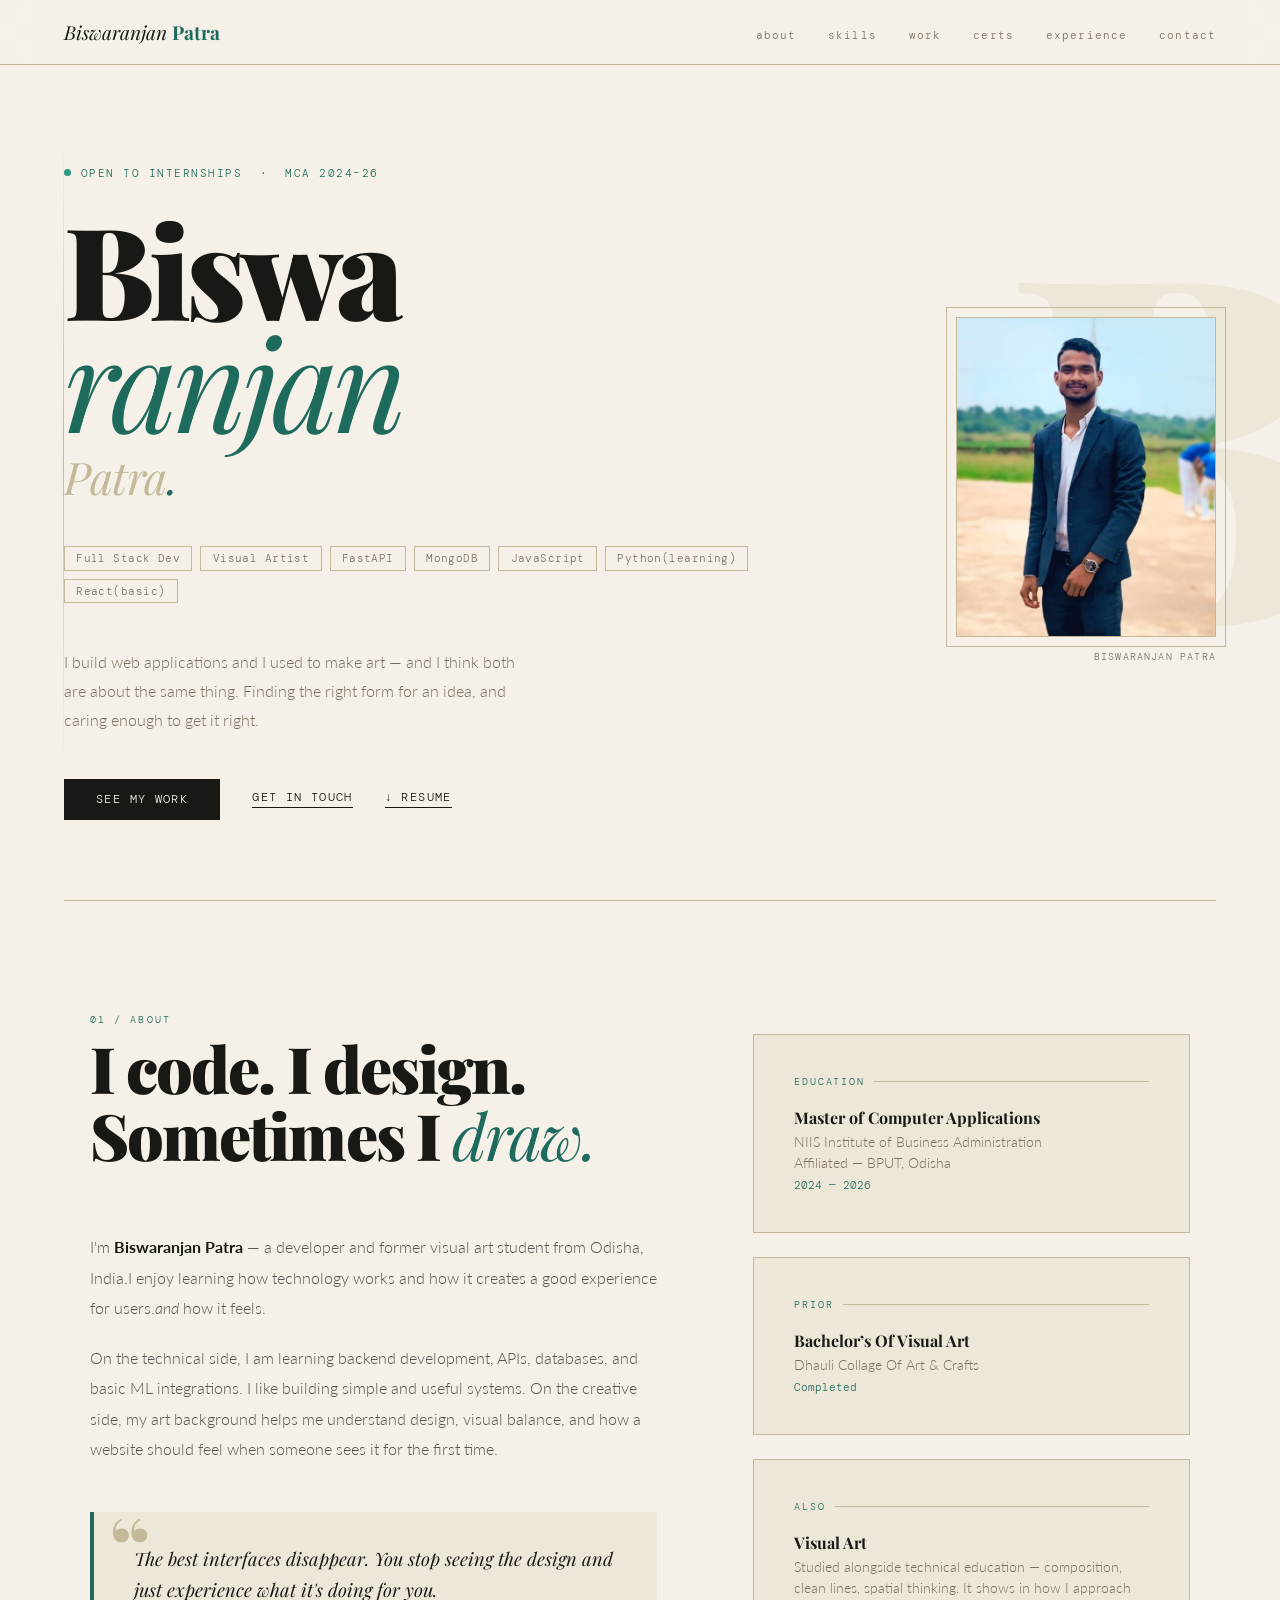
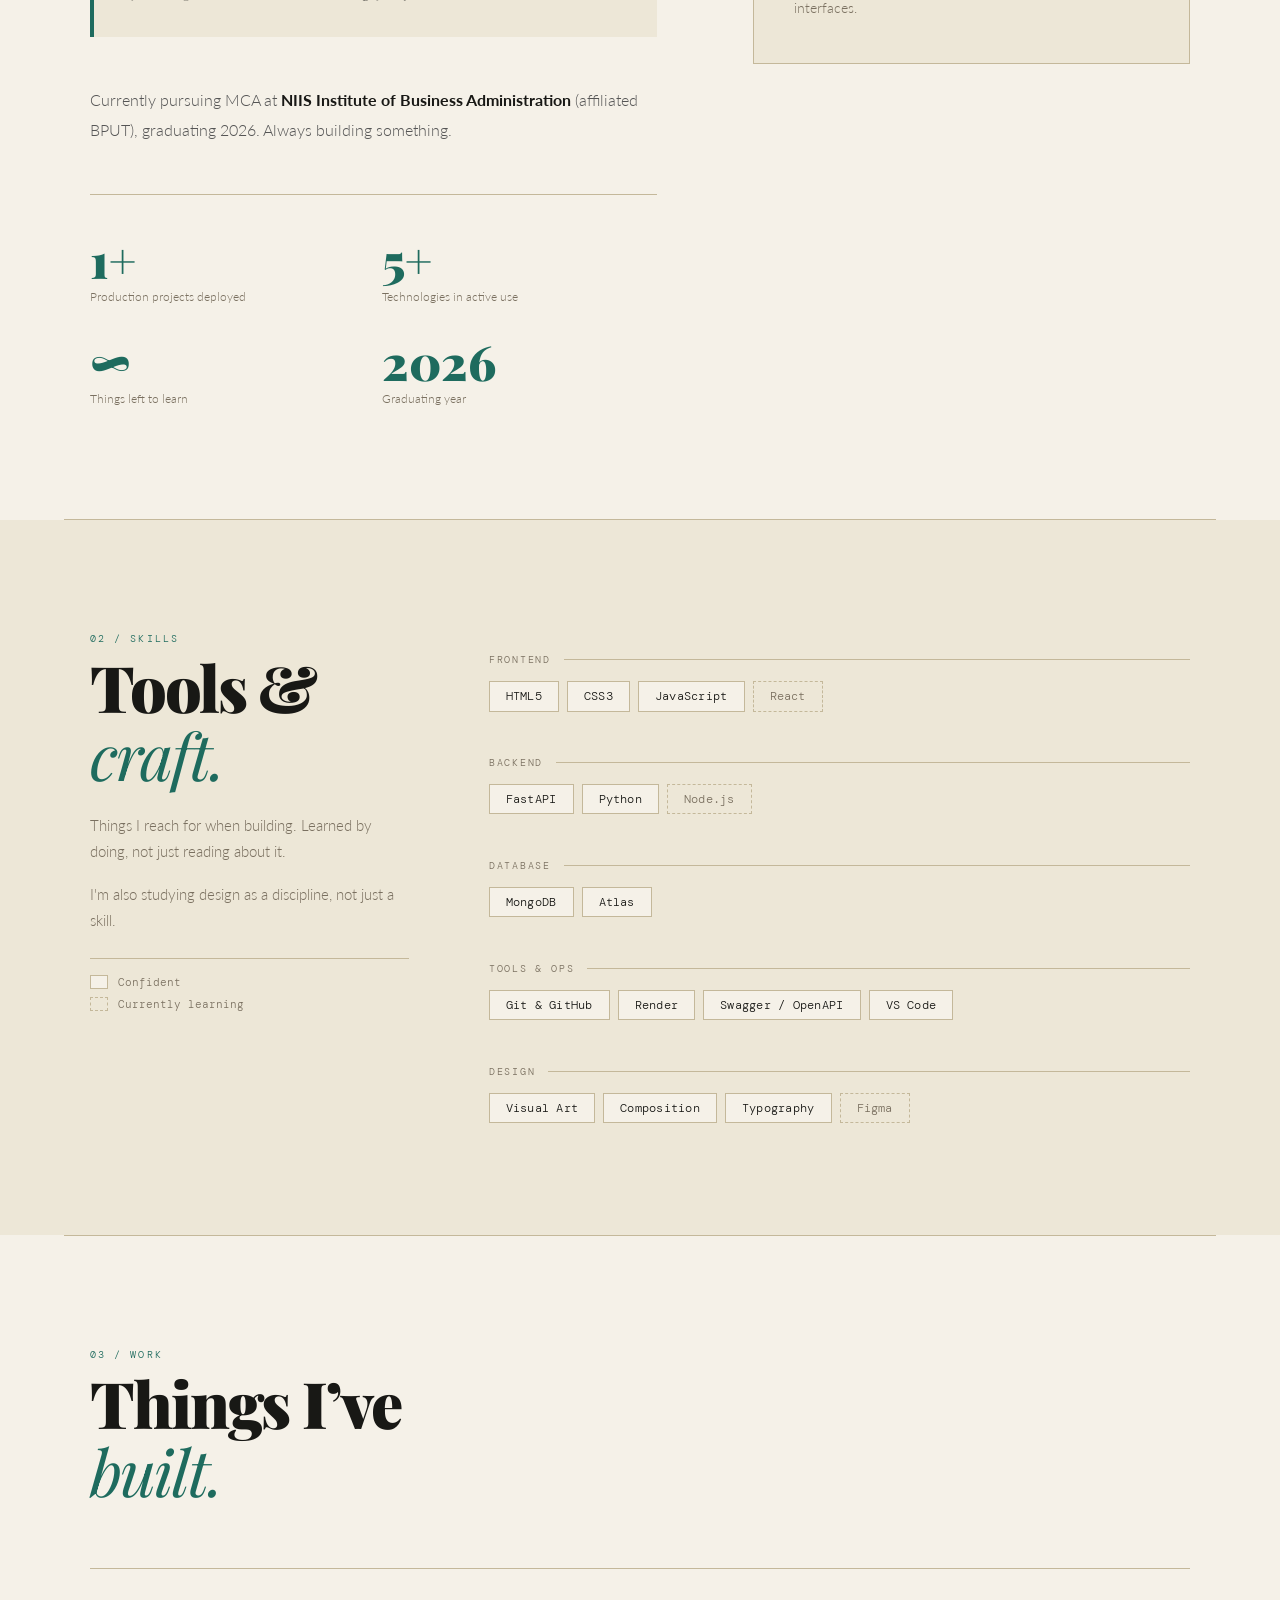
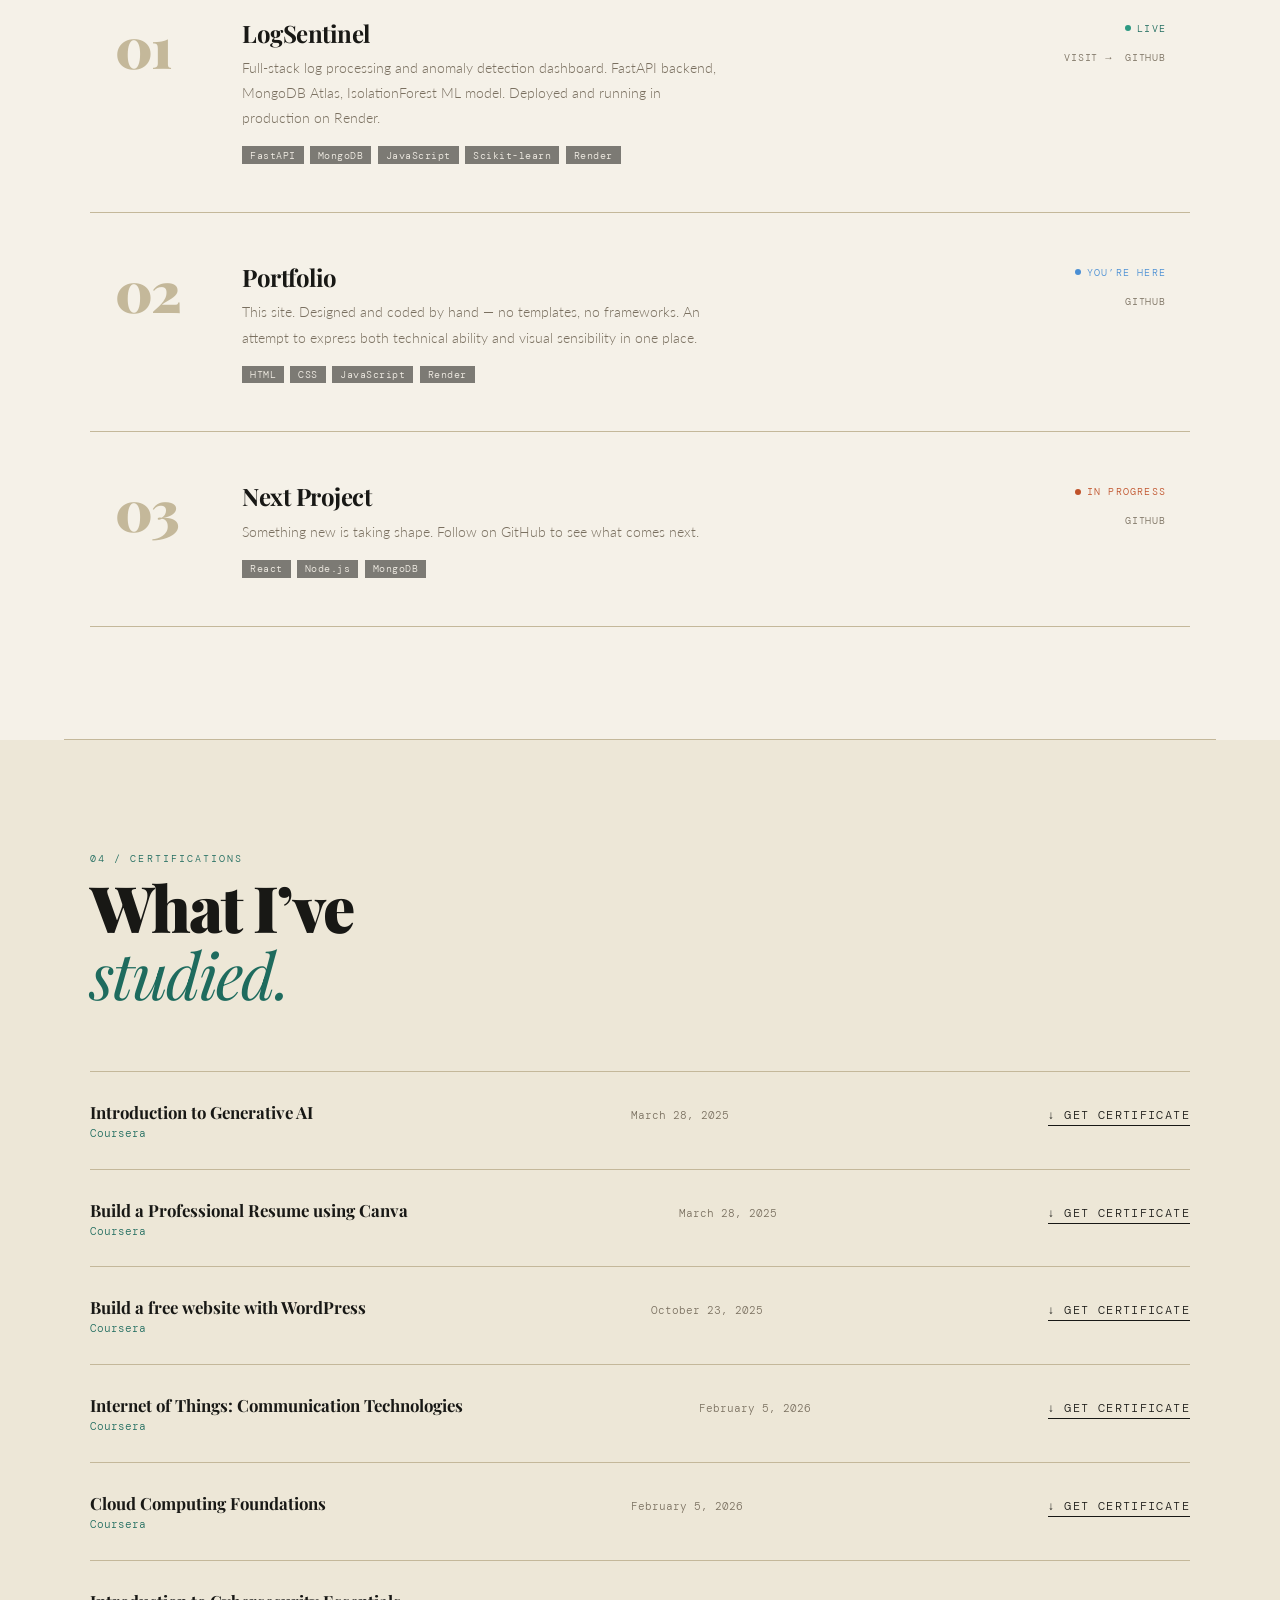
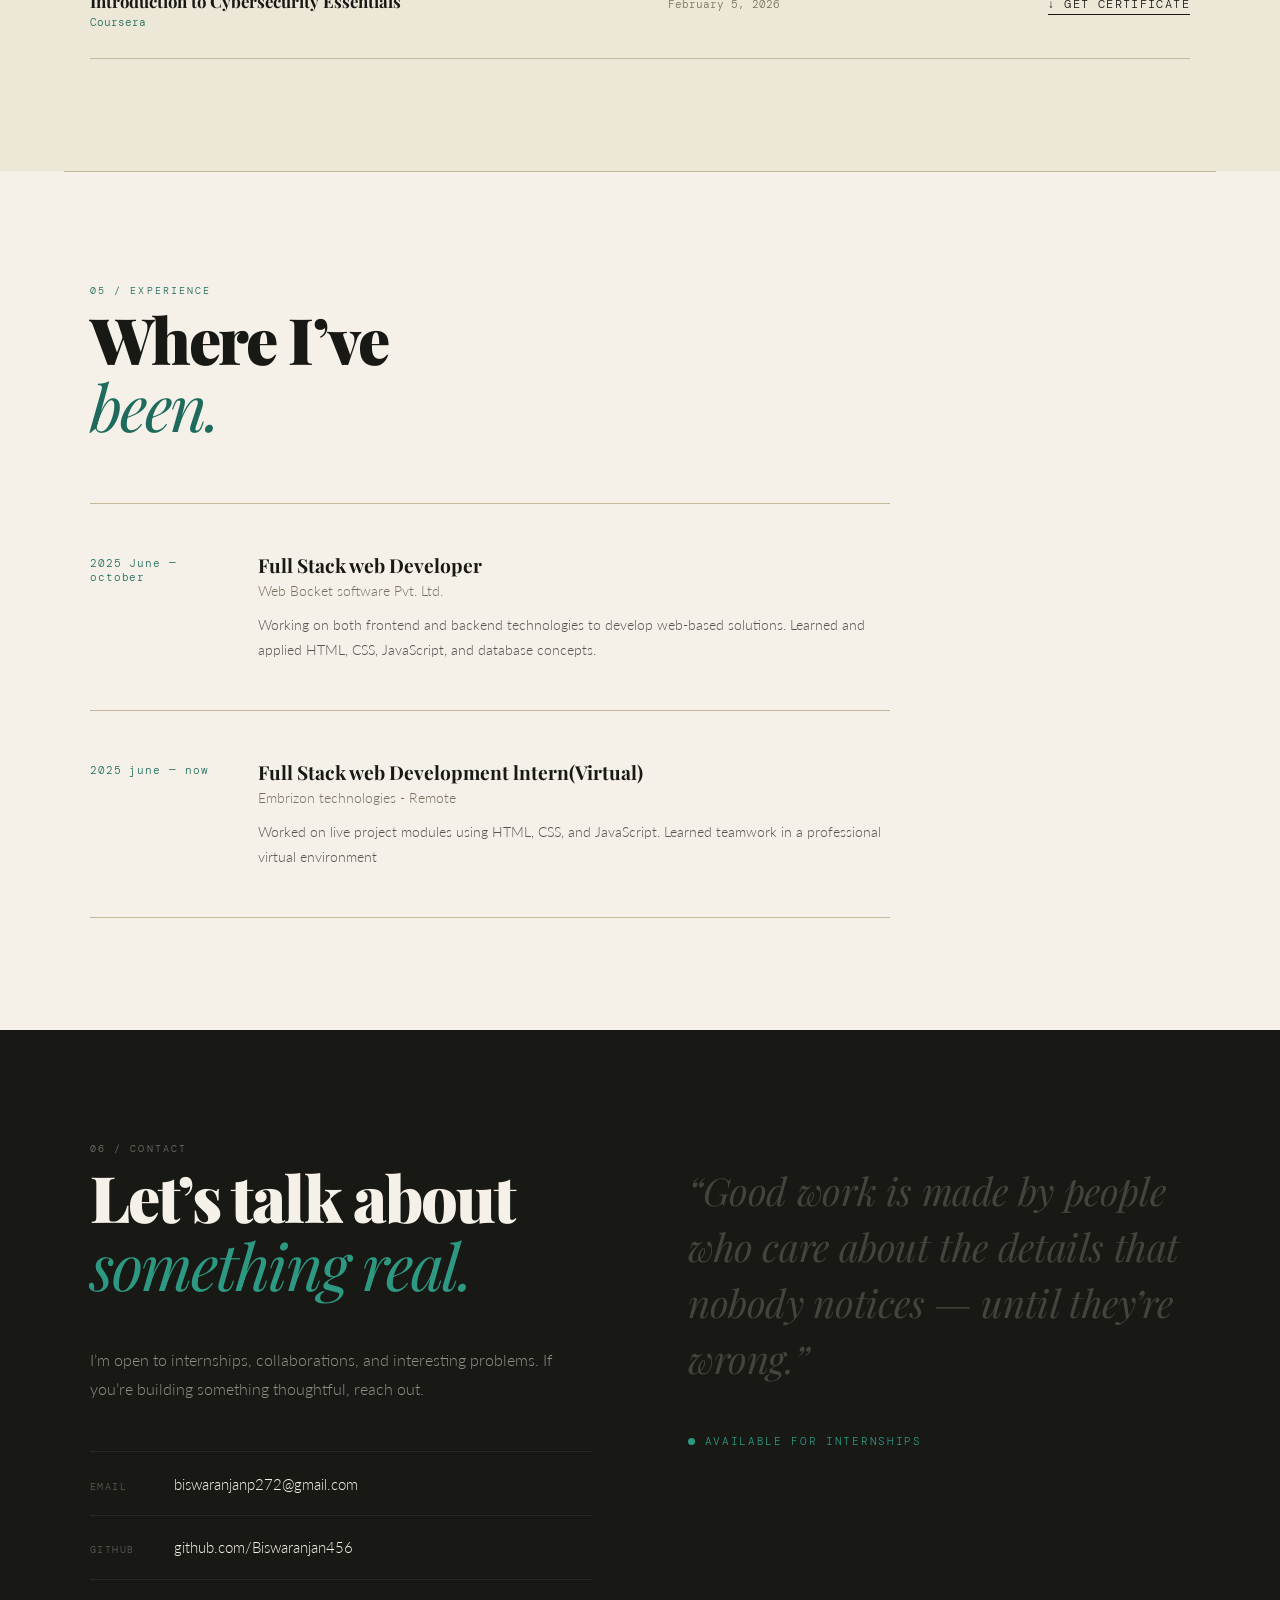
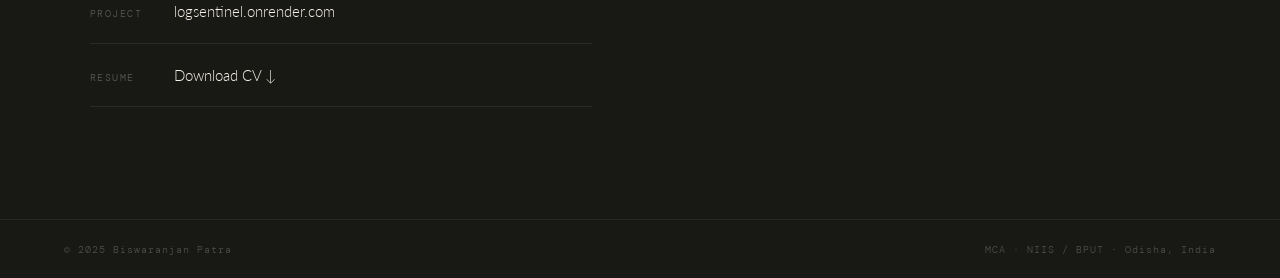
==== index.html @ a64dae9d "up to date details" ====
<!DOCTYPE html>
<html lang="en">

<head>
  <meta charset="UTF-8">
  <meta name="viewport" content="width=device-width, initial-scale=1.0">
  <title>Biswaranjan Patra</title>
  <link rel="stylesheet" href="style.css">
</head>

<body>

  <nav>
    <div class="nav-logo">Biswaranjan <b>Patra</b></div>
    <ul class="nav-links">
      <li><a href="#about">about</a></li>
      <li><a href="#skills">skills</a></li>
      <li><a href="#projects">work</a></li>
      <li><a href="#certifications">certs</a></li>
      <li><a href="#experience">experience</a></li>
      <li><a href="#contact">contact</a></li>
    </ul>
    <button class="hamburger" id="hamburger"><span></span><span></span><span></span></button>
  </nav>
  <div class="mobile-menu" id="mobileMenu">
    <a href="#about" onclick="closeMobile()">about</a>
    <a href="#skills" onclick="closeMobile()">skills</a>
    <a href="#projects" onclick="closeMobile()">work</a>
    <a href="#certifications" onclick="closeMobile()">certifications</a>
    <a href="#experience" onclick="closeMobile()">experience</a>
    <a href="#contact" onclick="closeMobile()">contact</a>
  </div>

  <!-- ══ HERO ══════════════════════════════════════════ -->
  <section id="hero">
    <div class="hero-letter">B</div>
    <div class="hero-rule"></div>
    <div class="hero-inner">
      <div class="hero-content">
        <div class="hero-status">
          <span class="pulse"></span>
          Open to internships &nbsp;&middot;&nbsp; MCA 2024&ndash;26
        </div>
        <h1 class="hero-name">
          Biswa<span class="italic-line">ranjan</span>
        </h1>
        <p class="hero-sub">Patra<span style="color:var(--teal)">.</span></p>
        <div class="hero-chips">
          <span class="chip">Full Stack Dev</span>
          <span class="chip">Visual Artist</span>
          <span class="chip">FastAPI</span>
          <span class="chip">MongoDB</span>
          <span class="chip">JavaScript</span>
          <span class="chip">Python(learning)</span>
          <span class="chip">React(basic)</span>

        </div>
        <p class="hero-desc">
          I build web applications and I used to make art &mdash; and I think
          both are about the same thing. Finding the right form for an idea,
          and caring enough to get it right.
        </p>
        <div class="hero-actions">
          <a href="#projects" class="btn-fill">See my work</a>
          <a href="#contact" class="btn-ghost">Get in touch</a>
          <a href="BiswaranjanPatra Resume.pdf" download class="btn-ghost">&#8595; Resume</a>
        </div>
      </div>

      
      <div class="hero-photo-col">
        <div class="photo-wrap">
          <div class="photo-inner">
            <img src="biswaPotrfolio.jpeg" alt="Biswaranjan Patra"
              style="width:100%;height:100%;object-fit:cover;display:block;">
          </div>
        </div>
        <div class="photo-tag">Biswaranjan Patra </div>
      </div>
    </div>
  </section>

  <hr class="divider">

  <!-- ══ ABOUT ══════════════════════════════════════════ -->
  <section id="about">
    <div class="inner">
      <div class="label reveal">01 / About</div>
      <div class="about-grid">
        <div class="about-left reveal">
          <h2 class="big-heading">I code. I design.<br>Sometimes I <em>draw.</em></h2>
          <p>I'm <strong>Biswaranjan Patra</strong> &mdash; a developer and former visual art student from Odisha,
            India.I enjoy learning how technology works and how it creates a good experience for users.<em>and</em> how
            it feels.</p>
          <p>On the technical side, I am learning backend development, APIs, databases, and basic ML integrations. I
            like building simple and useful systems. On the creative side, my art background helps me understand design,
            visual balance, and how a website should feel when someone sees it for the first time.</p>
          <div class="pull-quote">
            <p>The best interfaces disappear. You stop seeing the design and just experience what it's doing for you.
            </p>
          </div>
          <p>Currently pursuing MCA at <strong>NIIS Institute of Business Administration</strong> (affiliated BPUT),
            graduating 2026. Always building something.</p>
          <div class="about-facts">
            <div class="fact">
              <div class="fact-n">1+</div>
              <div class="fact-l">Production projects deployed</div>
            </div>
            <div class="fact">
              <div class="fact-n">5+</div>
              <div class="fact-l">Technologies in active use</div>
            </div>
            <div class="fact">
              <div class="fact-n">&#8734;</div>
              <div class="fact-l">Things left to learn</div>
            </div>
            <div class="fact">
              <div class="fact-n">2026</div>
              <div class="fact-l">Graduating year</div>
            </div>
          </div>
        </div>
        <div class="about-right reveal">
          <div class="about-card">
            <div class="about-card-label">Education</div>
            <div class="edu-deg">Master of Computer Applications</div>
            <div class="edu-school">NIIS Institute of Business Administration<br>Affiliated &mdash; BPUT, Odisha</div>
            <div class="edu-year">2024 &mdash; 2026</div>
          </div>
          <div class="about-card">
            <div class="about-card-label">Prior</div>
            <div class="edu-deg">Bachelor&rsquo;s Of Visual Art</div>
            <div class="edu-school">Dhauli Collage Of Art & Crafts</div>
            <div class="edu-year">Completed</div>
          </div>
          <div class="about-card">
            <div class="about-card-label">Also</div>
            <div class="edu-deg">Visual Art</div>
            <div class="edu-school">Studied alongside technical education &mdash; composition, clean lines, spatial
              thinking. It shows in how I approach interfaces.</div>
          </div>
        </div>
      </div>
    </div>
  </section>

  <hr class="divider">

  <!-- ══ SKILLS ════════════════════════════════════════ -->
  <section id="skills">
    <div class="inner">
      <div class="label reveal">02 / skills</div>
      <div class="skills-layout">
        <div class="skills-sidebar reveal">
          <h2 class="big-heading" style="margin-bottom:1.5rem">Tools &amp;<br><em>craft.</em></h2>
          <p>Things I reach for when building. Learned by doing, not just reading about it.</p>
          <p>I'm also studying design as a discipline, not just a skill.</p>
          <div class="skills-legend">
            <div class="legend-item">
              <div class="legend-box"></div> Confident
            </div>
            <div class="legend-item">
              <div class="legend-box dash"></div> Currently learning
            </div>
          </div>
        </div>
        <div class="skills-body reveal">
          <div class="sk-group">
            <div class="sk-group-name">Frontend</div>
            <div class="sk-pills">
              <span class="sk-pill">HTML5</span>
              <span class="sk-pill">CSS3</span>
              <span class="sk-pill">JavaScript</span>
              <span class="sk-pill learn">React</span>
            </div>
          </div>
          <div class="sk-group">
            <div class="sk-group-name">Backend</div>
            <div class="sk-pills">
              <span class="sk-pill">FastAPI</span>
              <span class="sk-pill">Python</span>
              <span class="sk-pill learn">Node.js</span>
            </div>
          </div>
          <div class="sk-group">
            <div class="sk-group-name">Database</div>
            <div class="sk-pills">
              <span class="sk-pill">MongoDB</span>
              <!-- <span class="sk-pill">Motor (async)</span> -->
              <span class="sk-pill">Atlas</span>
            </div>
          </div>
          <!-- <div class="sk-group">
          <div class="sk-group-name">ML &amp; Data</div>
          <div class="sk-pills">
            <span class="sk-pill">Scikit-learn</span>
            <span class="sk-pill">IsolationForest</span>
            <span class="sk-pill learn">Pandas</span>
          </div>
        </div> -->
          <div class="sk-group">
            <div class="sk-group-name">Tools &amp; Ops</div>
            <div class="sk-pills">
              <span class="sk-pill">Git &amp; GitHub</span>
              <span class="sk-pill">Render</span>
              <span class="sk-pill">Swagger / OpenAPI</span>
              <span class="sk-pill">VS Code</span>
            </div>
          </div>
          <div class="sk-group">
            <div class="sk-group-name">Design</div>
            <div class="sk-pills">
              <span class="sk-pill">Visual Art</span>
              <span class="sk-pill">Composition</span>
              <span class="sk-pill">Typography</span>
              <span class="sk-pill learn">Figma</span>
            </div>
          </div>
        </div>
      </div>
    </div>
  </section>

  <hr class="divider">

  <!-- ══ PROJECTS ═══════════════════════════════════════ -->
  <section id="projects">
    <div class="inner">
      <div class="label reveal">03 / work</div>
      <h2 class="big-heading reveal">Things I&rsquo;ve<br><em>built.</em></h2>
      <div class="proj-list">

        <div class="proj-item reveal">
          <div class="proj-n">01</div>
          <div class="proj-body">
            <div class="proj-name">LogSentinel</div>
            <div class="proj-desc">Full-stack log processing and anomaly detection dashboard. FastAPI backend, MongoDB
              Atlas, IsolationForest ML model. Deployed and running in production on Render.</div>
            <div class="proj-stack">
              <span class="proj-tag">FastAPI</span>
              <span class="proj-tag">MongoDB</span>
              <span class="proj-tag">JavaScript</span>
              <span class="proj-tag">Scikit-learn</span>
              <span class="proj-tag">Render</span>
            </div>
          </div>
          <div class="proj-aside">
            <div class="proj-status"><span class="dot-live"></span><span class="live-c">Live</span></div>
            <div class="proj-links">
              <a href="https://logsentinel.onrender.com" target="_blank" class="plink">Visit &rarr;</a>
              <a href="https://github.com/Biswaranjan456/logSentinel" target="_blank" class="plink">GitHub</a>
            </div>
          </div>
        </div>

        <div class="proj-item reveal">
          <div class="proj-n">02</div>
          <div class="proj-body">
            <div class="proj-name">Portfolio</div>
            <div class="proj-desc">This site. Designed and coded by hand &mdash; no templates, no frameworks. An attempt
              to express both technical ability and visual sensibility in one place.</div>
            <div class="proj-stack">
              <span class="proj-tag">HTML</span>
              <span class="proj-tag">CSS</span>
              <span class="proj-tag">JavaScript</span>
              <span class="proj-tag">Render</span>
            </div>
          </div>
          <div class="proj-aside">
            <div class="proj-status"><span class="dot-here"></span><span class="here-c">You&rsquo;re here</span></div>
            <div class="proj-links">
              <a href="https://github.com/Biswaranjan456" target="_blank" class="plink">GitHub</a>
            </div>
          </div>
        </div>

        <div class="proj-item reveal">
          <div class="proj-n">03</div>
          <div class="proj-body">
            <div class="proj-name">Next Project</div>
            <div class="proj-desc">Something new is taking shape. Follow on GitHub to see what comes next.</div>
            <div class="proj-stack">
              <span class="proj-tag">React</span>
              <span class="proj-tag">Node.js</span>
              <span class="proj-tag">MongoDB</span>
            </div>
          </div>
          <div class="proj-aside">
            <div class="proj-status"><span class="dot-wip"></span><span class="wip-c">In progress</span></div>
            <div class="proj-links">
              <a href="https://github.com/Biswaranjan456" target="_blank" class="plink">GitHub</a>
            </div>
          </div>
        </div>

      </div>
    </div>
  </section>

  <hr class="divider">

  <!-- ══ CERTIFICATIONS ═════════════════════════════════ -->
  <section id="certifications">
    <div class="inner">
      <div class="label reveal">04 / certifications</div>
      <h2 class="big-heading reveal">What I&rsquo;ve<br><em>studied.</em></h2>
      <div class="cert-list reveal">

        <div class="cert-row">
          <div>
            <div class="cert-name">Introduction to Generative AI</div>
            <div class="cert-by">Coursera</div>
          </div>
          <div class="cert-yr">March 28, 2025</div>
          <a href="Coursera GenAI.pdf" download class="btn-ghost">&#8595; Get Certificate</a>

        </div>
        <div class="cert-row">
          <div>
            <div class="cert-name">Build a Professional Resume using Canva</div>
            <div class="cert-by">Coursera</div>
          </div>
          <div class="cert-yr">March 28, 2025</div>
          <a href="Coursera resumeCanva.pdf" download class="btn-ghost">&#8595; Get Certificate</a>

        </div>
        <div class="cert-row">
          <div>
            <div class="cert-name">Build a free website with WordPress</div>
            <div class="cert-by">Coursera</div>
          </div>
          <div class="cert-yr">October 23, 2025</div>
          <a href="Coursera wordpress.pdf" download class="btn-ghost">&#8595; Get Certificate</a>

        </div>
        <div class="cert-row">
          <div>
            <div class="cert-name">Internet of Things: Communication Technologies</div>
            <div class="cert-by">Coursera</div>
          </div>
          <div class="cert-yr">February 5, 2026</div>
          <a href="Coursera iot.pdf" download class="btn-ghost">&#8595; Get Certificate</a>

        </div>

        <div class="cert-row">
          <div>
            <div class="cert-name">Cloud Computing Foundations</div>
            <div class="cert-by">Coursera</div>
          </div>
          <div class="cert-yr">February 5, 2026</div>
          <a href="Coursera cloudComputing.pdf" download class="btn-ghost">&#8595; Get Certificate</a>

        </div>
        <div class="cert-row">
          <div>
            <div class="cert-name">Introduction to Cybersecurity Essentials</div>
            <div class="cert-by">Coursera</div>
          </div>
          <div class="cert-yr">February 5, 2026</div>
          <a href="Coursera CyberE.pdf" download class="btn-ghost">&#8595; Get Certificate</a>
        </div>
      </div>
    </div>
  </section>

  <hr class="divider">

  <!-- ══ EXPERIENCE ════════════════════════════════════ -->
  <section id="experience">
    <div class="inner">
      <div class="label reveal">05 / experience</div>
      <h2 class="big-heading reveal">Where I&rsquo;ve<br><em>been.</em></h2>
      <div class="exp-list">
        <div class="exp-row reveal">
          <div class="exp-year">2025 June &mdash; october </div>
          <div class="exp-body">
            <div class="exp-role">Full Stack web Developer</div>
            <div class="exp-co">Web Bocket software Pvt. Ltd.</div>
            <div class="exp-desc">Working on both frontend and backend technologies to develop web-based
              solutions. Learned and applied HTML, CSS, JavaScript, and database concepts.</div>
          </div>
        </div>
        <div class="exp-row reveal">
          <div class="exp-year">2025 june &mdash; now</div>
          <div class="exp-body">
            <div class="exp-role">Full Stack web Development lntern(Virtual)</div>
            <div class="exp-co">Embrizon
              technologies - Remote</div>
            <div class="exp-desc">Worked on live project modules using HTML, CSS, and JavaScript.
              Learned teamwork in a professional virtual environment</div>
          </div>
        </div>
      </div>
    </div>
  </section>

  <!-- ══ CONTACT ════════════════════════════════════════ -->
  <section id="contact">
    <div class="inner">
      <div class="label reveal">06 / contact</div>
      <div class="contact-grid">
        <div class="contact-left reveal">
          <h2 class="big-heading">Let&rsquo;s talk about<br><em>something real.</em></h2>
          <p>I&rsquo;m open to internships, collaborations, and interesting problems. If you&rsquo;re building something
            thoughtful, reach out.</p>
          <div class="contact-list">
            <a href="mailto:biswaranjanp272@gmail.com" class="clink">
              <span class="cl-type">email</span>
              <span class="cl-text">biswaranjanp272@gmail.com</span>
            </a>
            <a href="https://github.com/Biswaranjan456" target="_blank" class="clink">
              <span class="cl-type">github</span>
              <span class="cl-text">github.com/Biswaranjan456</span>
            </a>
            <a href="https://logsentinel.onrender.com" target="_blank" class="clink">
              <span class="cl-type">project</span>
              <span class="cl-text">logsentinel.onrender.com</span>
            </a>
            <a href="Biswaranjan_Patra_Resume.pdf" download class="clink">
              <span class="cl-type">resume</span>
              <span class="cl-text">Download CV &darr;</span>
            </a>
          </div>
        </div>
        <div class="contact-right reveal">
          <div class="c-quote">&ldquo;Good work is made by people who care about the details that nobody notices &mdash;
            until they&rsquo;re wrong.&rdquo;</div>
          <div class="c-available"><span class="pulse"></span> Available for internships</div>
        </div>
      </div>
    </div>
  </section>

  <footer>
    <span>&copy; 2025 Biswaranjan Patra</span>
    <span>MCA &middot; NIIS / BPUT &middot; Odisha, India</span>
  </footer>

  <script src="main.js"></script>
</body>

</html>
---- style.css ----
/* =====================================================
   style.css — Biswaranjan Patra
   ===================================================== */

@import url('https://fonts.googleapis.com/css2?family=Playfair+Display:ital,wght@0,400;0,700;0,900;1,400;1,700&family=DM+Mono:ital,wght@0,300;0,400;1,300&family=Lato:wght@300;400;700&display=swap');

:root {
  --ink:    #181815;
  --paper:  #f5f1e8;
  --warm:   #ede7d7;
  --teal:   #1e6b5e;
  --teal2:  #2d9982;
  --rust:   #c0522a;
  --dust:   #c4b89a;
  --muted:  #7a7060;
  --serif:  'Playfair Display', Georgia, serif;
  --mono:   'DM Mono', monospace;
  --sans:   'Lato', sans-serif;
}

* { margin:0; padding:0; box-sizing:border-box; }
html { scroll-behavior: smooth; }

body {
  background: var(--paper);
  color: var(--ink);
  font-family: var(--sans);
  overflow-x: hidden;
}

/* ── NAV ─────────────────────────────────────────── */
nav {
  position: fixed; top:0; left:0; right:0; z-index:100;
  display: flex; justify-content: space-between; align-items: center;
  padding: 1.2rem 5%;
  background: rgba(245,241,232,0.93);
  backdrop-filter: blur(12px);
  border-bottom: 1px solid var(--dust);
}
.nav-logo {
  font-family: var(--serif);
  font-style: italic;
  font-size: 1.2rem;
  color: var(--ink);
}
.nav-logo b { font-style:normal; font-weight:700; color: var(--teal); }
.nav-links { display:flex; gap:2rem; list-style:none; }
.nav-links a {
  font-family: var(--mono);
  font-size: 0.7rem; font-weight:300;
  color: var(--muted);
  text-decoration: none;
  letter-spacing: 0.1em;
  transition: color 0.2s;
}
.nav-links a:hover { color: var(--teal); }
.hamburger {
  display:none; flex-direction:column; gap:5px;
  cursor:pointer; background:none; border:none;
}
.hamburger span { display:block; width:22px; height:1.5px; background:var(--ink); transition:.3s; }
.mobile-menu {
  display:none; position:fixed;
  top:62px; left:0; right:0;
  background:rgba(245,241,232,0.98);
  border-bottom:1px solid var(--dust);
  padding:2rem 5%; flex-direction:column; gap:1.4rem; z-index:99;
}
.mobile-menu.open { display:flex; }
.mobile-menu a {
  font-family:var(--mono); font-size:0.9rem;
  color:var(--muted); text-decoration:none; transition:color 0.2s;
}
.mobile-menu a:hover { color:var(--teal); }

/* ── HERO ────────────────────────────────────────── */
#hero {
  min-height: 100vh;
  padding: 0 5%;
  display: flex; align-items: center;
  position: relative; overflow: hidden;
}

/* big decorative letter behind everything */
.hero-letter {
  position: absolute;
  right: -3vw; top: 50%;
  transform: translateY(-55%);
  font-family: var(--serif);
  font-weight: 900;
  font-size: clamp(22rem, 38vw, 36rem);
  line-height: 1;
  color: var(--warm);
  pointer-events: none; user-select:none;
  letter-spacing: -0.06em;
}

/* thin vertical rule left side */
.hero-rule {
  position: absolute;
  left: calc(5% - 1px); top: 15%; bottom: 15%;
  width: 1px;
  background: linear-gradient(to bottom, transparent, var(--dust), transparent);
}

.hero-inner {
  position: relative; z-index:2;
  max-width: 1200px; width:100%; margin:0 auto;
  display: grid;
  grid-template-columns: 1fr 300px;
  gap: 6rem;
  align-items: center;
  padding-top: 5rem;
}

.hero-content {}

.hero-status {
  display: inline-flex; align-items:center; gap:0.6rem;
  font-family: var(--mono);
  font-size: 0.68rem; font-weight:300;
  color: var(--teal);
  letter-spacing: 0.14em; text-transform:uppercase;
  margin-bottom: 2rem;
  opacity:0; animation: up 0.6s 0.1s ease forwards;
}
.pulse {
  width:7px; height:7px; border-radius:50%;
  background: var(--teal2);
  animation: blink 2s infinite;
}

.hero-name {
  font-family: var(--serif);
  font-weight: 900;
  font-size: clamp(4rem, 10vw, 9rem);
  line-height: 0.88;
  letter-spacing: -0.04em;
  margin-bottom: 0.6rem;
  opacity:0; animation: up 0.7s 0.2s ease forwards;
}
.hero-name .italic-line {
  font-style: italic;
  font-weight: 400;
  color: var(--teal);
  display: block;
}

.hero-sub {
  font-family: var(--serif);
  font-style: italic;
  font-weight: 400;
  font-size: clamp(1.6rem, 3.5vw, 3rem);
  color: var(--dust);
  margin-bottom: 2.5rem;
  letter-spacing: -0.01em;
  opacity:0; animation: up 0.7s 0.3s ease forwards;
}

/* teal underline brush stroke on a word */
.teal-mark {
  position: relative; display:inline;
}
.teal-mark::after {
  content:'';
  position:absolute; bottom:-3px; left:0; right:0;
  height:3px;
  background: var(--teal2);
  border-radius:2px;
  transform: skewX(-8deg);
}

.hero-desc {
  font-size: 0.97rem; font-weight:300;
  color: var(--muted);
  line-height: 1.85;
  max-width: 460px;
  margin-bottom: 2.8rem;
  opacity:0; animation: up 0.7s 0.4s ease forwards;
}

.hero-chips {
  display:flex; flex-wrap:wrap; gap:0.5rem;
  margin-bottom: 2.8rem;
  opacity:0; animation: up 0.7s 0.45s ease forwards;
}
.chip {
  font-family: var(--mono);
  font-size:0.68rem; font-weight:300;
  color: var(--muted);
  border: 1px solid var(--dust);
  padding: 0.28rem 0.7rem;
  letter-spacing: 0.04em;
  transition: all 0.2s;
  cursor:default;
}
.chip:hover { border-color:var(--teal); color:var(--teal); }

.hero-actions {
  display:flex; align-items:center; gap:2rem; flex-wrap:wrap;
  opacity:0; animation: up 0.7s 0.5s ease forwards;
}
.btn-fill {
  background: var(--ink);
  color: var(--paper);
  font-family: var(--mono);
  font-size:0.72rem; font-weight:300;
  letter-spacing:0.12em; text-transform:uppercase;
  padding:0.8rem 2rem;
  text-decoration:none;
  display:inline-block;
  transition: background 0.2s, transform 0.2s;
}
.btn-fill:hover { background:var(--teal); transform:translateY(-2px); }
.btn-ghost {
  font-family: var(--mono);
  font-size:0.72rem; font-weight:300;
  letter-spacing:0.12em; text-transform:uppercase;
  color: var(--ink);
  text-decoration:none;
  border-bottom: 1.5px solid var(--ink);
  padding-bottom:2px;
  transition: color 0.2s, border-color 0.2s;
}
.btn-ghost:hover { color:var(--teal); border-color:var(--teal); }

/* photo */
.hero-photo-col {
  opacity:0; animation: up 0.8s 0.6s ease forwards;
  display:flex; flex-direction:column; align-items:flex-end;
}
.photo-wrap {
  width:260px; height:320px;
  position:relative;
  background: var(--warm);
}
/* offset border — hand-framed look */
.photo-wrap::before {
  content:'';
  position:absolute;
  inset:-10px;
  border:1.5px solid var(--dust);
  z-index:0;
}
.photo-wrap::after {
  content:'';
  position:absolute;
  inset:0;
  border:1.5px solid var(--dust);
  z-index:2;
  pointer-events:none;
}
.photo-inner {
  position:relative; z-index:1;
  width:100%; height:100%;
  display:flex; align-items:center; justify-content:center;
  overflow:hidden;
}
/* ✏️ PHOTO ADD KARNE KE LIYE:
   .photo-inner ke andar .photo-mono div hata ke daalo:
   <img src="images/photo.jpg" alt="Biswaranjan Patra"
   style="width:100%;height:100%;object-fit:cover;display:block;"> */
.photo-mono {
  font-family:var(--serif); font-weight:900;
  font-size:6rem; color:var(--dust);
  letter-spacing:-0.06em; user-select:none;
}
.photo-tag {
  font-family:var(--mono); font-size:0.62rem; font-weight:300;
  color:var(--muted); letter-spacing:0.12em; text-transform:uppercase;
  margin-top:0.8rem; text-align:right;
}

/* ── SECTIONS base ───────────────────────────────── */
hr.divider { border:none; border-top:1px solid var(--dust); margin:0 5%; }
section { padding:7rem 5%; }
.inner { max-width:1100px; margin:0 auto; }

.label {
  font-family:var(--mono); font-size:0.65rem; font-weight:300;
  color:var(--teal); letter-spacing:0.2em; text-transform:uppercase;
  margin-bottom:0.5rem;
}
.big-heading {
  font-family:var(--serif); font-weight:900;
  font-size:clamp(2.4rem,5vw,4rem);
  letter-spacing:-0.03em; line-height:1.05;
  margin-bottom:4rem;
}
.big-heading em { font-style:italic; font-weight:400; color:var(--teal); }

/* ── ABOUT ───────────────────────────────────────── */
#about { background:var(--paper); }
.about-grid {
  display:grid;
  grid-template-columns:1.3fr 1fr;
  gap:6rem; align-items:start;
}
.about-left {}
.about-left p {
  font-size:1rem; font-weight:300;
  line-height:1.9; color:#555;
  margin-bottom:1.2rem;
}
.about-left p strong { font-weight:700; color:var(--ink); }

.pull-quote {
  margin: 3rem 0;
  padding: 2rem 2rem 2rem 2.5rem;
  border-left: 4px solid var(--teal);
  background: var(--warm);
  position:relative;
}
.pull-quote::before {
  content:'\201C';
  position:absolute; top:-0.5rem; left:1rem;
  font-family:var(--serif); font-size:5rem; font-weight:900;
  color:var(--dust); line-height:1;
}
.pull-quote p {
  font-family:var(--serif); font-style:italic;
  font-size:1.15rem !important;
  line-height:1.65 !important;
  color:var(--ink) !important;
  margin-bottom:0 !important;
}

.about-facts {
  display:grid; grid-template-columns:1fr 1fr;
  gap:2rem 1rem; margin-top:3rem;
  padding-top:2.5rem;
  border-top:1px solid var(--dust);
}
.fact {}
.fact-n {
  font-family:var(--serif); font-weight:900;
  font-size:3rem; color:var(--teal); line-height:1;
  margin-bottom:0.3rem;
}
.fact-l {
  font-size:0.78rem; font-weight:300;
  color:var(--muted); line-height:1.4;
}

.about-right {}
.about-card {
  background:var(--warm);
  border:1px solid var(--dust);
  padding:2.5rem;
  margin-bottom:1.5rem;
}
.about-card-label {
  font-family:var(--mono); font-size:0.62rem; font-weight:300;
  color:var(--teal); letter-spacing:0.18em; text-transform:uppercase;
  margin-bottom:1.2rem;
  display:flex; align-items:center; gap:0.6rem;
}
.about-card-label::after { content:''; flex:1; height:1px; background:var(--dust); }
.edu-deg { font-family:var(--serif); font-weight:700; font-size:1rem; margin-bottom:0.25rem; }
.edu-school { font-size:0.85rem; font-weight:300; color:var(--muted); line-height:1.5; margin-bottom:0.3rem; }
.edu-year { font-family:var(--mono); font-size:0.68rem; font-weight:300; color:var(--teal); }

/* ── SKILLS ──────────────────────────────────────── */
#skills { background:var(--warm); }
.skills-layout {
  display:grid; grid-template-columns:1fr 2.2fr;
  gap:5rem; align-items:start;
}
.skills-sidebar {
  position:sticky; top:7rem;
}
.skills-sidebar p {
  font-size:0.92rem; font-weight:300;
  color:var(--muted); line-height:1.8;
  margin-bottom:1rem;
}
.skills-legend {
  font-family:var(--mono); font-size:0.68rem; font-weight:300;
  color:var(--muted);
  border-top:1px solid var(--dust);
  padding-top:1rem; margin-top:1.5rem;
  display:flex; flex-direction:column; gap:0.5rem;
}
.legend-item { display:flex; align-items:center; gap:0.6rem; }
.legend-box {
  width:18px; height:14px;
  border:1px solid var(--dust);
  background:var(--paper);
  flex-shrink:0;
}
.legend-box.dash { border-style:dashed; background:transparent; }

.skills-body { display:flex; flex-direction:column; gap:2.8rem; }
.sk-group {}
.sk-group-name {
  font-family:var(--mono); font-size:0.62rem; font-weight:300;
  letter-spacing:0.18em; text-transform:uppercase;
  color:var(--muted);
  margin-bottom:0.9rem;
  display:flex; align-items:center; gap:0.8rem;
}
.sk-group-name::after { content:''; flex:1; height:1px; background:var(--dust); }
.sk-pills { display:flex; flex-wrap:wrap; gap:0.5rem; }
.sk-pill {
  font-family:var(--mono); font-size:0.78rem; font-weight:300;
  color:var(--ink);
  padding:0.4rem 1rem;
  background:var(--paper);
  border:1px solid var(--dust);
  letter-spacing:0.02em;
  transition:all 0.2s; cursor:default;
}
.sk-pill:hover { background:var(--teal); color:var(--paper); border-color:var(--teal); }
.sk-pill.learn {
  background:transparent; color:var(--muted);
  border-style:dashed;
}
.sk-pill.learn:hover { background:var(--teal); color:var(--paper); border-style:solid; border-color:var(--teal); }

/* ── PROJECTS ────────────────────────────────────── */
#projects { background:var(--paper); }
.proj-list { display:flex; flex-direction:column; }

.proj-item {
  display:grid;
  grid-template-columns:5rem 1fr 180px;
  gap:3rem;
  align-items:start;
  padding:3rem 1.5rem;
  border-bottom:1px solid var(--dust);
  position:relative;
  transition:all 0.25s ease;
}
.proj-item:first-child { border-top:1px solid var(--dust); }

/* left accent bar — art touch */
.proj-item::after {
  content:'';
  position:absolute;
  left:0; top:20%; bottom:20%;
  width:2.5px;
  background: var(--teal);
  opacity:0;
  transition:opacity 0.3s ease, top 0.3s ease, bottom 0.3s ease;
  border-radius:2px;
  pointer-events:none;
}
.proj-item:hover::after { opacity:1; top:10%; bottom:10%; }

/* subtle background lift */
.proj-item:hover {
  background: var(--warm);
  padding-left:2.5rem;
}

.proj-n {
  font-family:var(--serif); font-weight:900;
  font-size:3.5rem; line-height:1;
  /* color:var(--warm); */
  color: #c4b89a;
  letter-spacing:-0.04em;
  transition:color 0.25s; user-select:none;
  border:1px solid transparent;
  transition: all 0.25s;
}
.proj-item:hover .proj-n {
  color: transparent;
  -webkit-text-stroke: 1.5px var(--dust);
}

.proj-body {}
.proj-name {
  font-family:var(--serif); font-weight:700;
  font-size:1.5rem; margin-bottom:0.4rem;
  letter-spacing:-0.02em;
  transition:color 0.25s;
}
.proj-item:hover .proj-name { color:var(--teal); }

.proj-desc {
  font-size:0.87rem; font-weight:300;
  color:var(--muted); line-height:1.8;
  max-width:480px; margin-bottom:1rem;
}

/* tech tags — monospace, small */
.proj-stack { display:flex; flex-wrap:wrap; gap:0.4rem; margin-top:0.8rem; }
.proj-tag {
  font-family:var(--mono); font-size:0.63rem;
  font-weight:300; color:var(--paper);
  background: var(--ink);
  padding:0.15rem 0.5rem;
  letter-spacing:0.05em;
  opacity:0.55;
}

.proj-aside { text-align:right; padding-top:0.3rem; }
.proj-status {
  font-family:var(--mono); font-size:0.62rem; font-weight:300;
  letter-spacing:0.12em; text-transform:uppercase;
  display:flex; align-items:center; gap:0.4rem;
  justify-content:flex-end;
  margin-bottom:1rem;
}

/* dot colors — all distinct */
.dot-live  { width:6px;height:6px;border-radius:50%;background:var(--teal2);animation:blink 2s infinite; }
.dot-here  { width:6px;height:6px;border-radius:50%;background:#4a8fd4; }
.dot-wip   { width:6px;height:6px;border-radius:50%;background:var(--rust); }

.live-c  { color:var(--teal); }
.here-c  { color:#4a8fd4; }
.wip-c   { color:var(--rust); }

.proj-links { display:flex; gap:0.8rem; justify-content:flex-end; }
.plink {
  font-family:var(--mono); font-size:0.65rem; font-weight:300;
  color:var(--muted); text-decoration:none;
  letter-spacing:0.08em; text-transform:uppercase;
  border-bottom:1px solid transparent; padding-bottom:1px;
  transition:all 0.2s;
}
.plink:hover { color:var(--teal); border-color:var(--teal); }

/* ── CERTIFICATIONS ──────────────────────────────── */
#certifications { background:var(--warm); }
.cert-list { display:flex; flex-direction:column; }
.cert-row {
  display:flex; justify-content:space-between; align-items:baseline;
  padding:1.8rem 0; border-bottom:1px solid var(--dust);
  gap:1.1rem; transition:background 0.15s;
}
.cert-row:first-child { border-top:1px solid var(--dust); }
.cert-row:hover { padding-left:0.5rem; }
.cert-name { font-family:var(--serif); font-weight:700; font-size:1.05rem; margin-bottom:0.2rem; }
.cert-by { font-family:var(--mono); font-size:0.7rem; font-weight:300; color:var(--teal); }
.cert-yr { font-family:var(--mono); font-size:0.68rem; font-weight:300; color:var(--muted); flex-shrink:0; }

/* ── EXPERIENCE ──────────────────────────────────── */
#experience { background:var(--paper); }
.exp-list { display:flex; flex-direction:column; gap:0; max-width:800px; }
.exp-row {
  display:grid;
  grid-template-columns:120px 1fr;
  gap:3rem;
  padding:3rem 0;
  border-bottom:1px solid var(--dust);
}
.exp-row:first-child { border-top:1px solid var(--dust); }
.exp-year {
  font-family:var(--mono); font-size:0.7rem; font-weight:300;
  color:var(--teal); letter-spacing:0.08em;
  padding-top:0.25rem;
}
.exp-body {}
.exp-role {
  font-family:var(--serif); font-weight:700;
  font-size:1.2rem; margin-bottom:0.3rem;
}
.exp-co { font-size:0.85rem; font-weight:300; color:var(--muted); margin-bottom:0.8rem; }
.exp-desc { font-size:0.88rem; font-weight:300; color:#555; line-height:1.8; }

/* ── CONTACT ─────────────────────────────────────── */
#contact { background:var(--ink); }
#contact .label { color:rgba(245,241,232,0.4); }
#contact .big-heading { color:var(--paper); margin-bottom:3rem; }
#contact .big-heading em { color:var(--teal2); }

.contact-grid {
  display:grid; grid-template-columns:1fr 1fr;
  gap:6rem; align-items:start;
}
.contact-left {}
.contact-left p {
  font-size:0.97rem; font-weight:300;
  line-height:1.85; color:rgba(245,241,232,0.55);
  margin-bottom:3rem;
}
.contact-list { display:flex; flex-direction:column; }
.clink {
  display:flex; align-items:baseline; gap:1.5rem;
  padding:1.4rem 0; border-bottom:1px solid rgba(245,241,232,0.08);
  text-decoration:none; color:var(--paper);
  transition:all 0.2s;
}
.clink:first-child { border-top:1px solid rgba(245,241,232,0.08); }
.clink:hover { color:var(--teal2); padding-left:0.4rem; }
.cl-type {
  font-family:var(--mono); font-size:0.6rem; font-weight:300;
  color:rgba(245,241,232,0.3); letter-spacing:0.15em; text-transform:uppercase;
  width:60px; flex-shrink:0;
}
.cl-text { font-size:0.92rem; font-weight:300; }

.contact-right {}
.c-quote {
  font-family:var(--serif); font-style:italic;
  font-size:clamp(1.5rem,3vw,2.4rem);
  line-height:1.45;
  color:rgba(245,241,232,0.2);
  letter-spacing:-0.01em;
  margin-bottom:3rem;
}
.c-available {
  font-family:var(--mono); font-size:0.7rem; font-weight:300;
  color:var(--teal2); letter-spacing:0.15em; text-transform:uppercase;
  display:flex; align-items:center; gap:0.6rem;
}

/* ── FOOTER ──────────────────────────────────────── */
footer {
  background:var(--ink);
  padding:1.4rem 5%;
  border-top:1px solid rgba(245,241,232,0.06);
  display:flex; justify-content:space-between; align-items:center;
  flex-wrap:wrap; gap:0.5rem;
}
footer span {
  font-family:var(--mono); font-size:0.62rem; font-weight:300;
  color:rgba(245,241,232,0.25); letter-spacing:0.1em;
}

/* ── ANIMATIONS ──────────────────────────────────── */
@keyframes up   { from{opacity:0;transform:translateY(18px)} to{opacity:1;transform:translateY(0)} }
@keyframes blink{ 0%,100%{opacity:1} 50%{opacity:0.2} }
.reveal { opacity:0; transform:translateY(22px); transition:opacity 0.8s ease, transform 0.8s ease; }
.reveal.visible { opacity:1; transform:translateY(0); }

/* ── RESPONSIVE ──────────────────────────────────── */
@media(max-width:960px){
  .nav-links{display:none} .hamburger{display:flex}
  .hero-inner{grid-template-columns:1fr;gap:3rem;padding-top:6rem}
  .hero-photo-col{align-items:center}
  .hero-letter{font-size:clamp(12rem,40vw,20rem);right:-1rem}
  .about-grid{grid-template-columns:1fr;gap:3rem}
  .skills-layout{grid-template-columns:1fr;gap:2rem}
  .skills-sidebar{position:static}
  .contact-grid{grid-template-columns:1fr;gap:3rem}
  .proj-item{grid-template-columns:4rem 1fr;gap:1.5rem}
  .proj-aside{grid-column:2;text-align:left}
  .proj-status,.proj-links{justify-content:flex-start}
  .exp-row{grid-template-columns:1fr;gap:0.5rem}
  .exp-year{padding-top:0}
}
@media(max-width:600px){
  section{padding:5rem 5%}
  #hero{padding:0 5%}
  .hero-letter{display:none}
  .hero-name{font-size:clamp(3rem,15vw,5rem)}
  .hero-actions{flex-direction:column;align-items:flex-start;gap:1.2rem}
  .about-facts{grid-template-columns:1fr 1fr}
  .cert-row{flex-direction:column;gap:0.3rem}
  .proj-item{grid-template-columns:1fr}
  .proj-n{font-size:2.5rem}
}
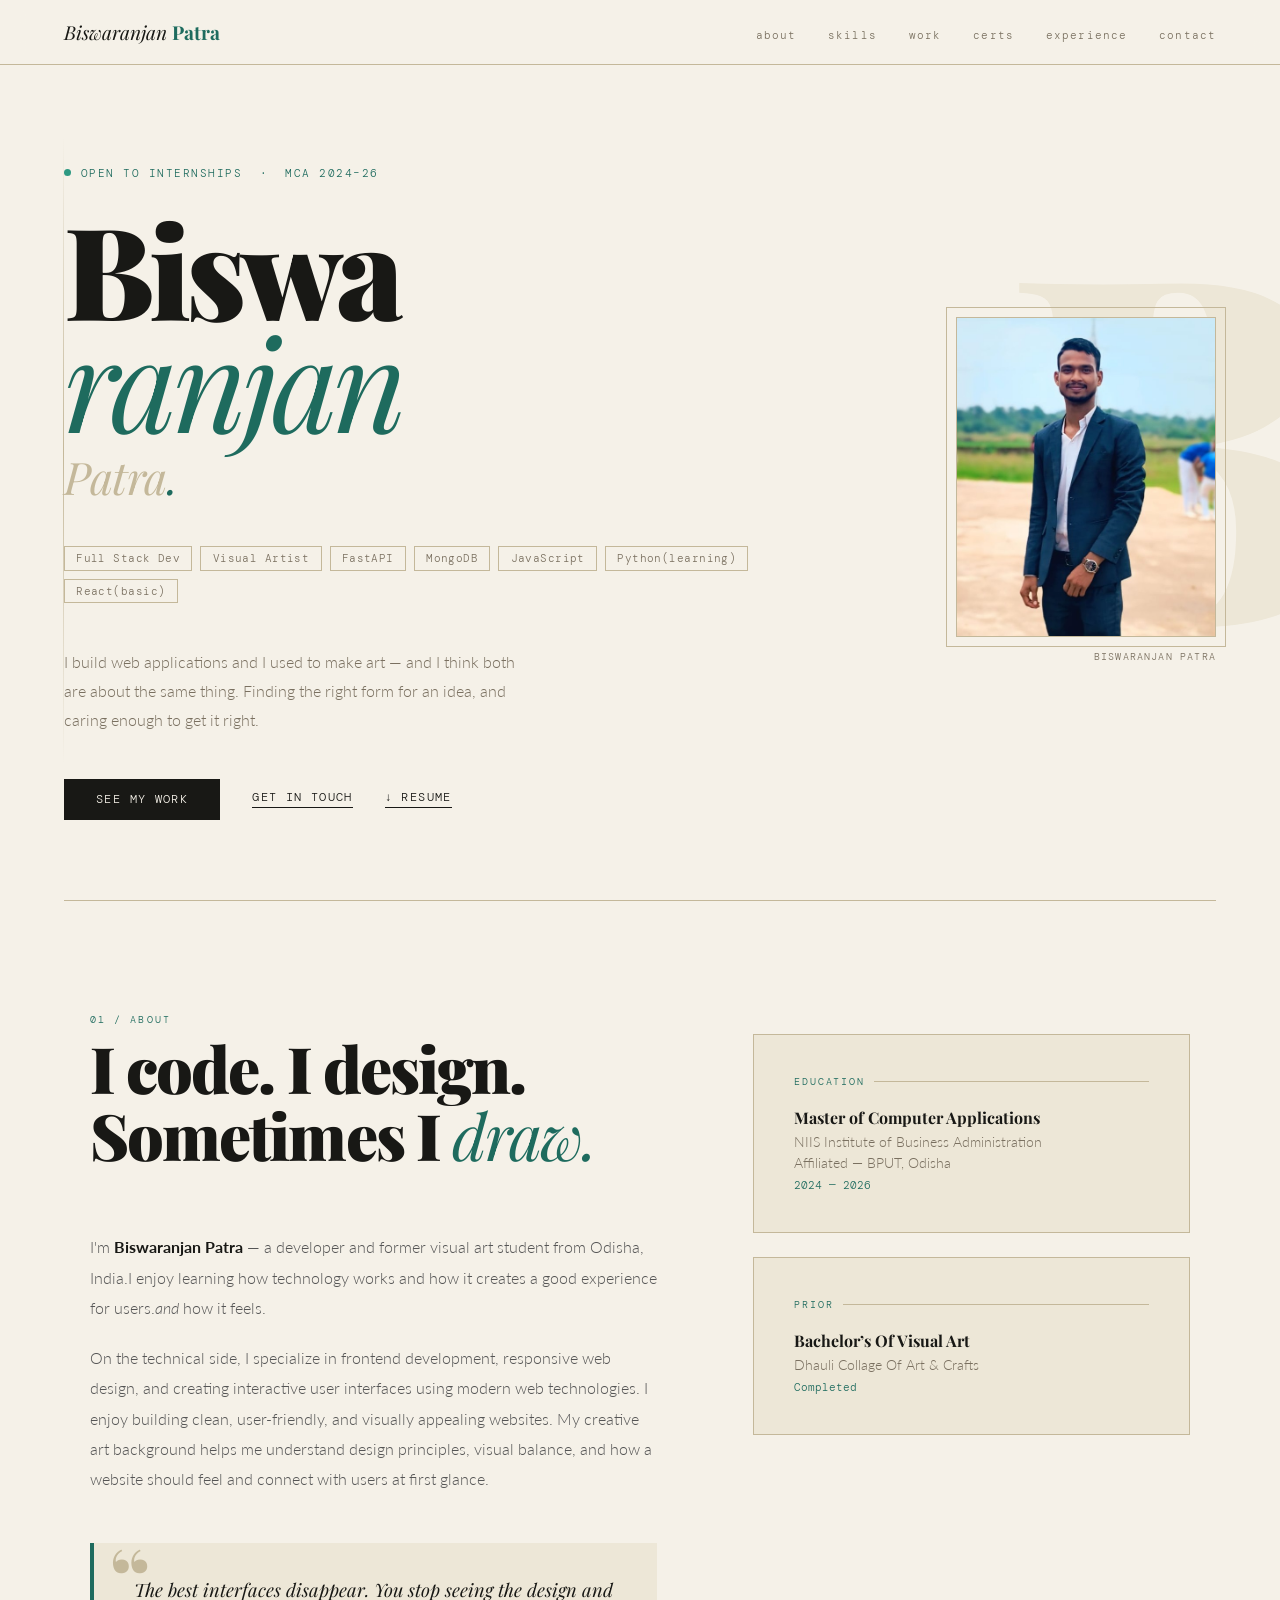
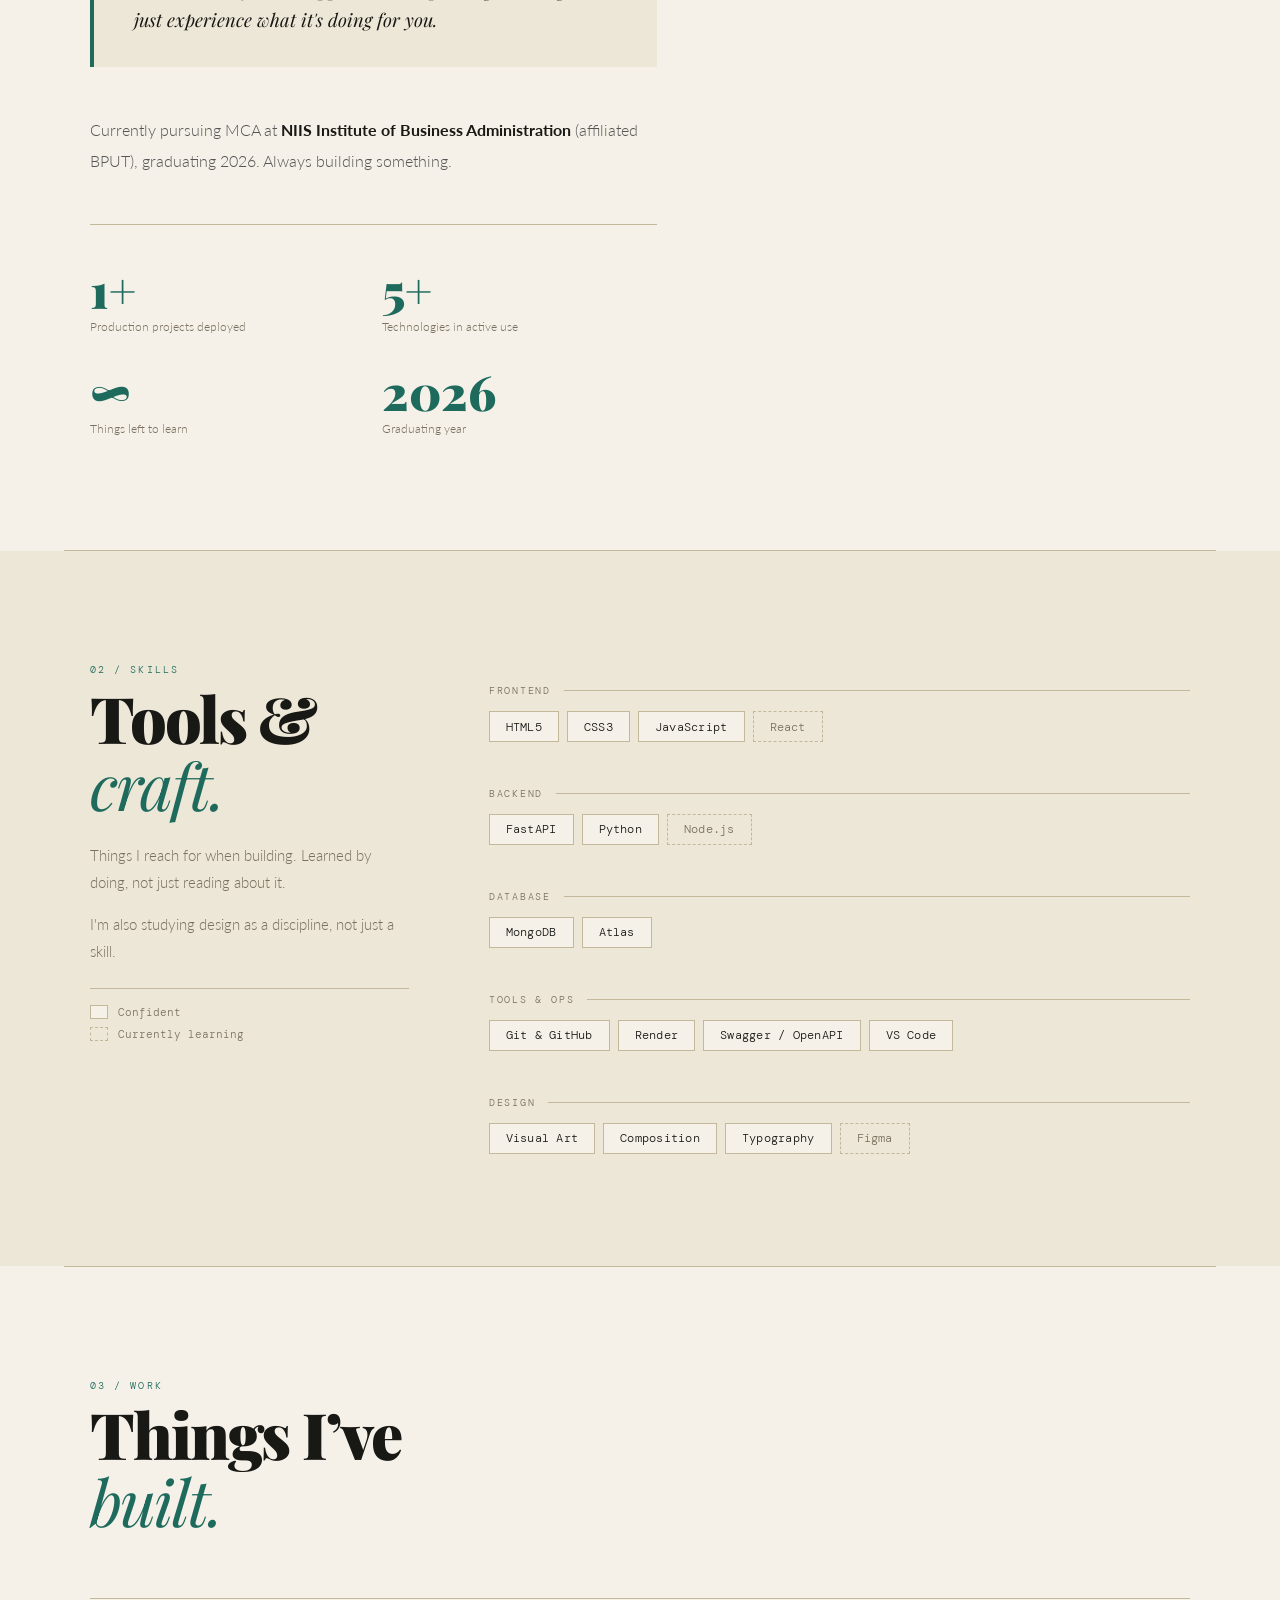
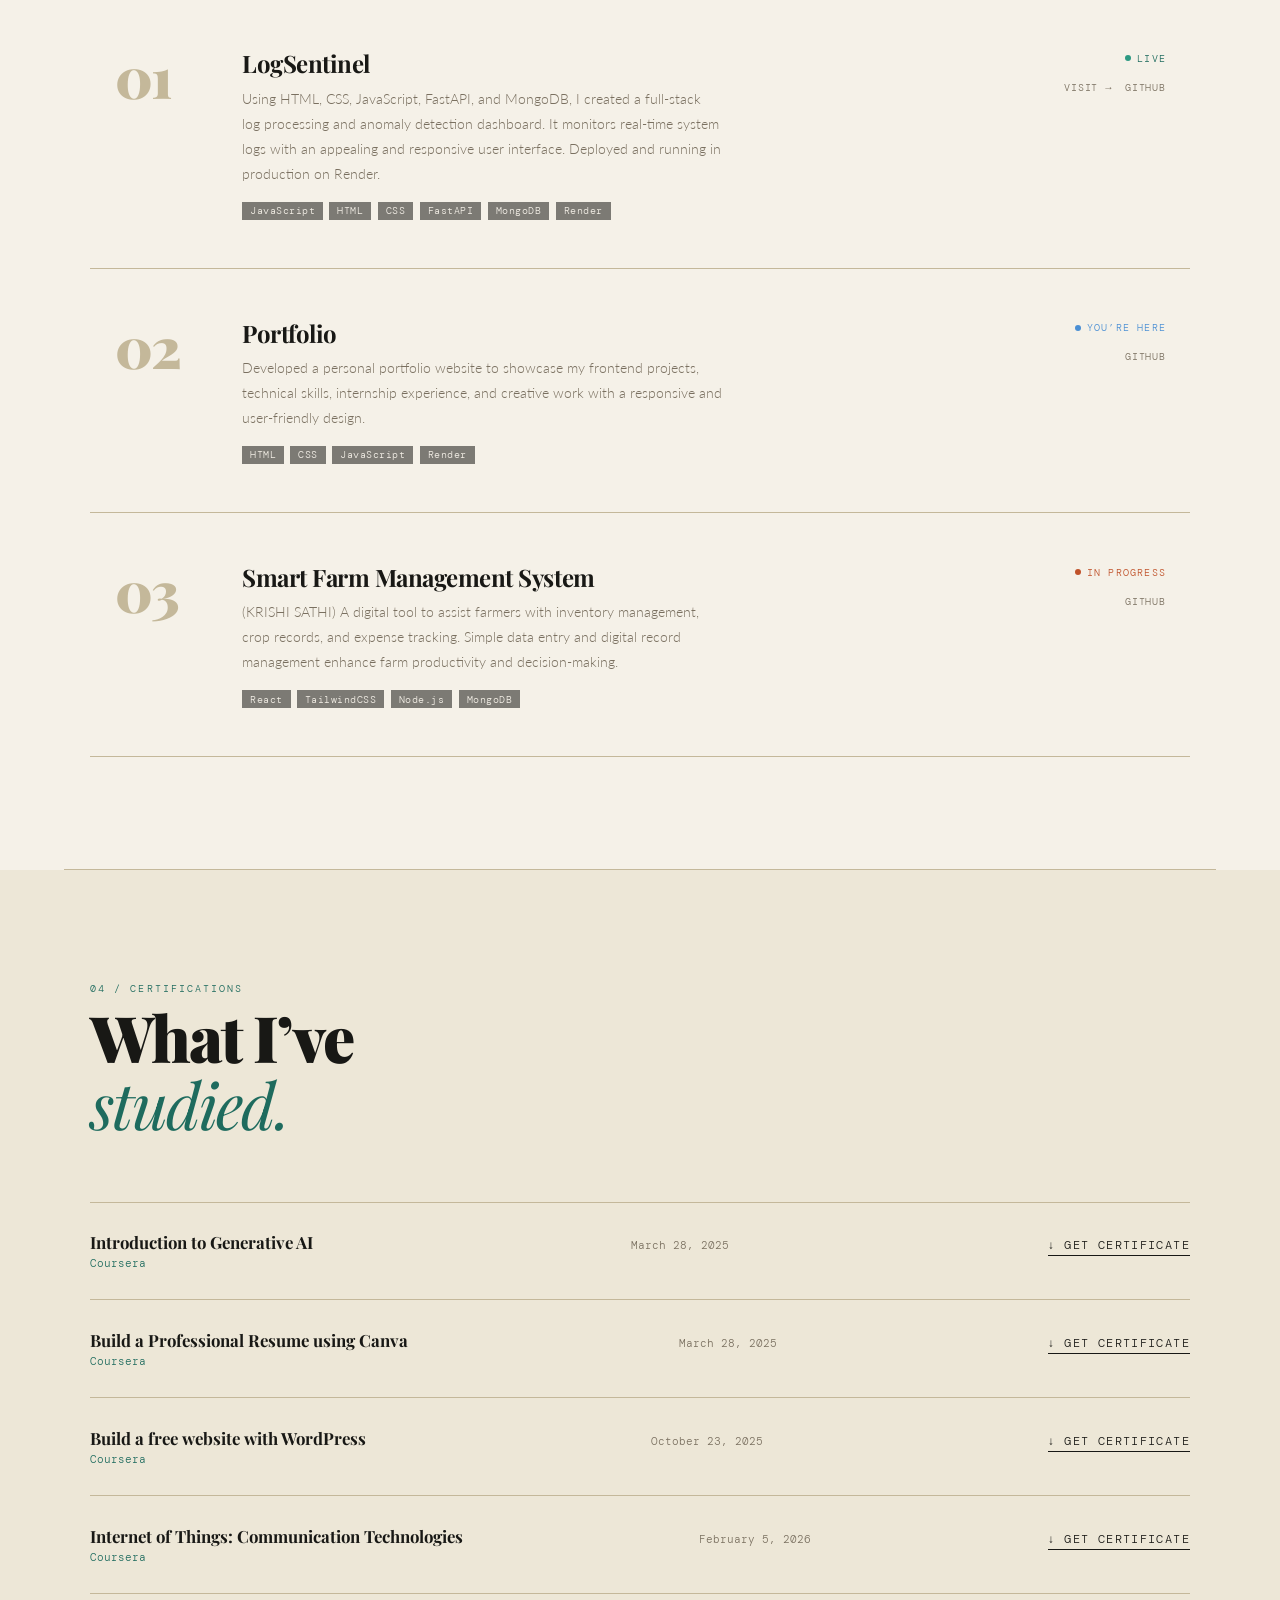
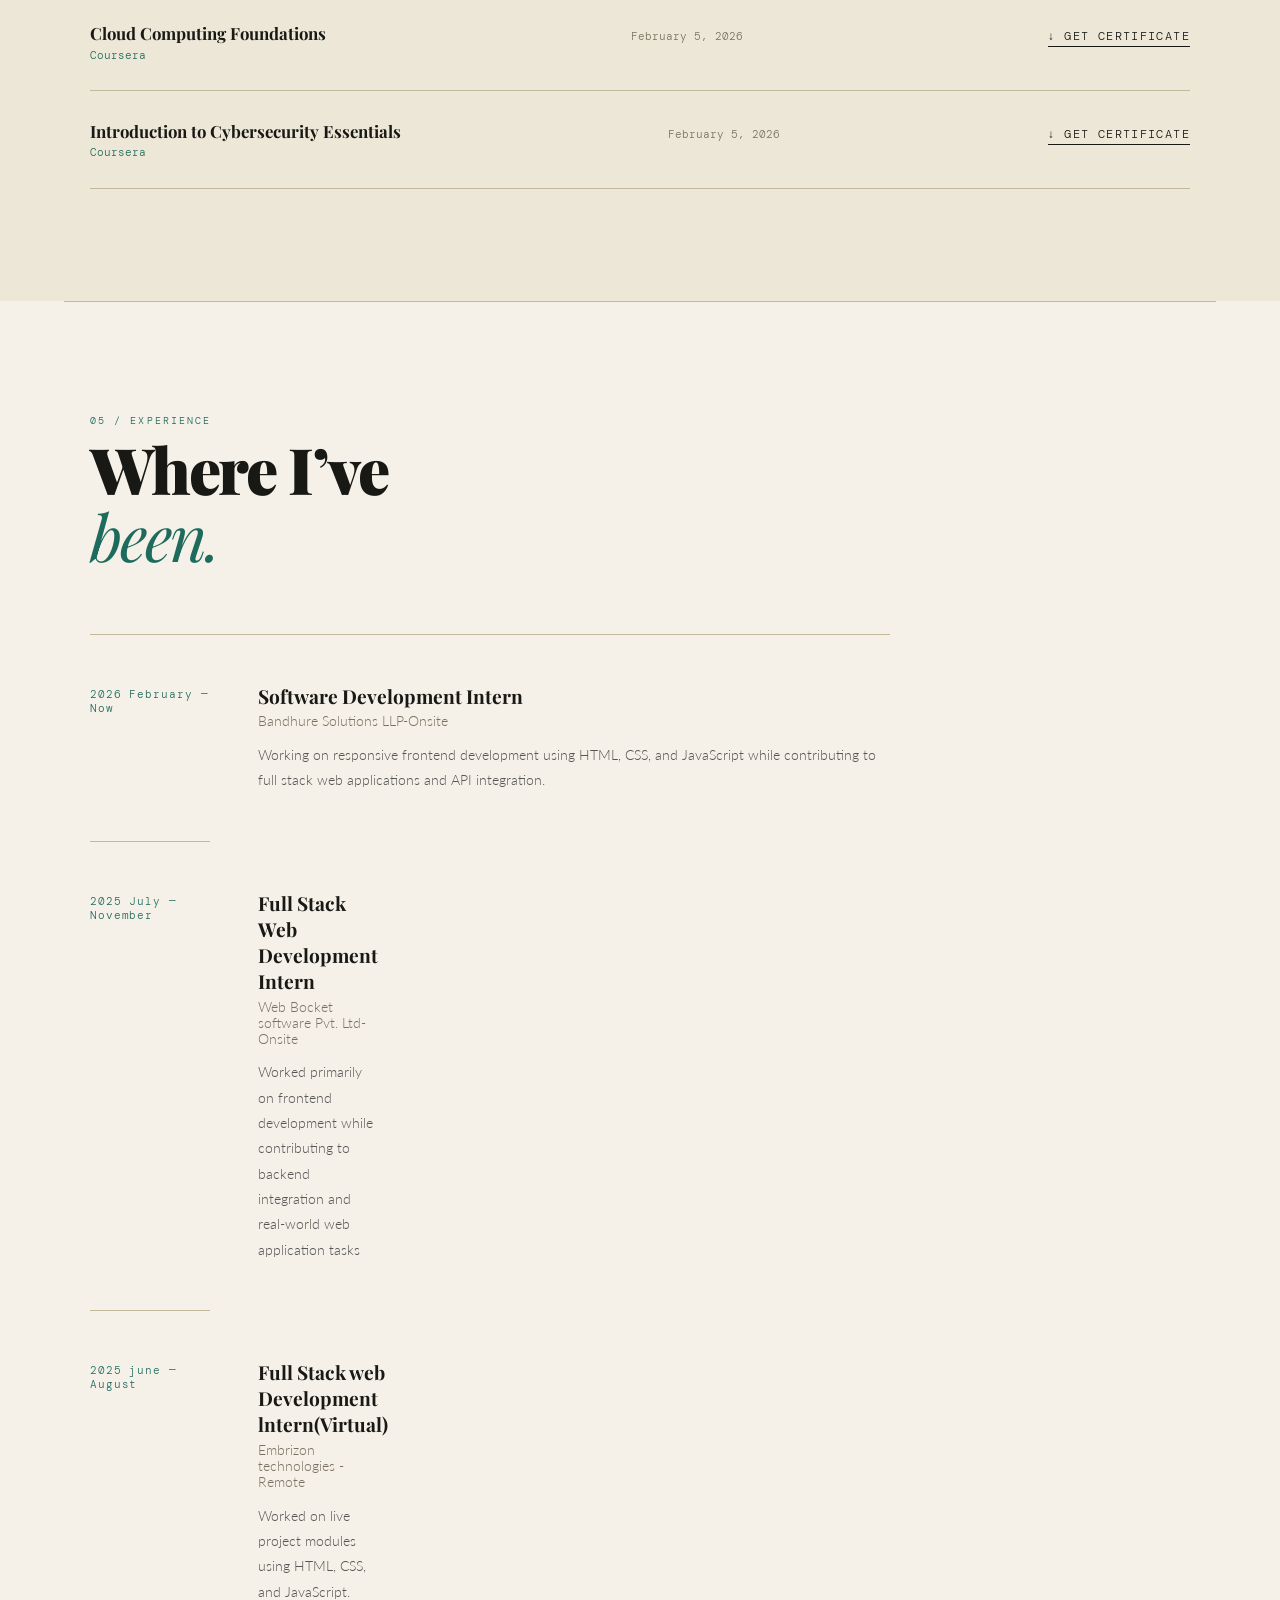
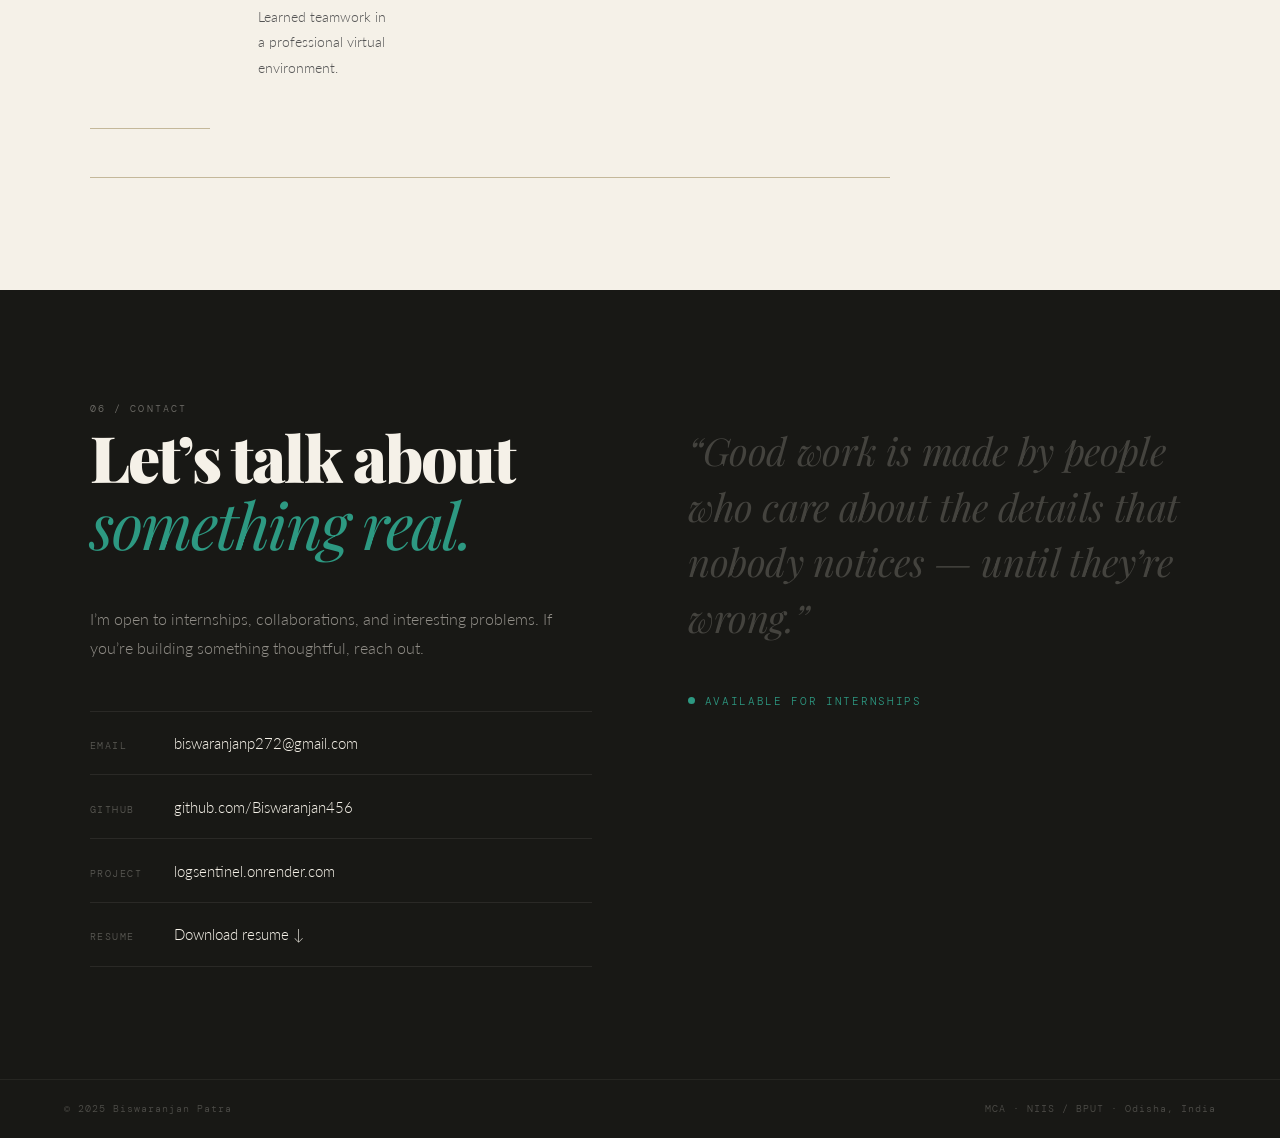
==== commit 80cd9442: "Updated portfolio" ====
--- a/index.html
+++ b/index.html
@@ -63,7 +63,7 @@
         <div class="hero-actions">
           <a href="#projects" class="btn-fill">See my work</a>
           <a href="#contact" class="btn-ghost">Get in touch</a>
-          <a href="BiswaranjanPatra Resume.pdf" download class="btn-ghost">&#8595; Resume</a>
+          <a href="BiswaranjanPatra_Resume.pdf" download class="btn-ghost">&#8595; Resume</a>
         </div>
       </div>
 
@@ -92,9 +92,7 @@
           <p>I'm <strong>Biswaranjan Patra</strong> &mdash; a developer and former visual art student from Odisha,
             India.I enjoy learning how technology works and how it creates a good experience for users.<em>and</em> how
             it feels.</p>
-          <p>On the technical side, I am learning backend development, APIs, databases, and basic ML integrations. I
-            like building simple and useful systems. On the creative side, my art background helps me understand design,
-            visual balance, and how a website should feel when someone sees it for the first time.</p>
+          <p>On the technical side, I specialize in frontend development, responsive web design, and creating interactive user interfaces using modern web technologies. I enjoy building clean, user-friendly, and visually appealing websites. My creative art background helps me understand design principles, visual balance, and how a website should feel and connect with users at first glance.</p>
           <div class="pull-quote">
             <p>The best interfaces disappear. You stop seeing the design and just experience what it's doing for you.
             </p>
@@ -133,12 +131,7 @@
             <div class="edu-school">Dhauli Collage Of Art & Crafts</div>
             <div class="edu-year">Completed</div>
           </div>
-          <div class="about-card">
-            <div class="about-card-label">Also</div>
-            <div class="edu-deg">Visual Art</div>
-            <div class="edu-school">Studied alongside technical education &mdash; composition, clean lines, spatial
-              thinking. It shows in how I approach interfaces.</div>
-          </div>
+          
         </div>
       </div>
     </div>
@@ -234,13 +227,14 @@
           <div class="proj-n">01</div>
           <div class="proj-body">
             <div class="proj-name">LogSentinel</div>
-            <div class="proj-desc">Full-stack log processing and anomaly detection dashboard. FastAPI backend, MongoDB
-              Atlas, IsolationForest ML model. Deployed and running in production on Render.</div>
+            <div class="proj-desc">Using HTML, CSS, JavaScript, FastAPI, and MongoDB, I created a full-stack log processing and anomaly detection dashboard. It monitors real-time system logs with an appealing and responsive user interface. Deployed and running in production on Render.</div>
             <div class="proj-stack">
+                            <span class="proj-tag">JavaScript</span>
+              <span class="proj-tag">HTML</span>
+              <span class="proj-tag">CSS</span>
               <span class="proj-tag">FastAPI</span>
               <span class="proj-tag">MongoDB</span>
-              <span class="proj-tag">JavaScript</span>
-              <span class="proj-tag">Scikit-learn</span>
+              <!-- <span class="proj-tag">Scikit-learn</span> -->
               <span class="proj-tag">Render</span>
             </div>
           </div>
@@ -257,8 +251,7 @@
           <div class="proj-n">02</div>
           <div class="proj-body">
             <div class="proj-name">Portfolio</div>
-            <div class="proj-desc">This site. Designed and coded by hand &mdash; no templates, no frameworks. An attempt
-              to express both technical ability and visual sensibility in one place.</div>
+            <div class="proj-desc">Developed a personal portfolio website to showcase my frontend projects, technical skills, internship experience, and creative work with a responsive and user-friendly design.</div>
             <div class="proj-stack">
               <span class="proj-tag">HTML</span>
               <span class="proj-tag">CSS</span>
@@ -269,7 +262,7 @@
           <div class="proj-aside">
             <div class="proj-status"><span class="dot-here"></span><span class="here-c">You&rsquo;re here</span></div>
             <div class="proj-links">
-              <a href="https://github.com/Biswaranjan456" target="_blank" class="plink">GitHub</a>
+              <a href="https://github.com/Biswaranjan456/portfolio" target="_blank" class="plink">GitHub</a>
             </div>
           </div>
         </div>
@@ -277,10 +270,13 @@
         <div class="proj-item reveal">
           <div class="proj-n">03</div>
           <div class="proj-body">
-            <div class="proj-name">Next Project</div>
-            <div class="proj-desc">Something new is taking shape. Follow on GitHub to see what comes next.</div>
+            <div class="proj-name">Smart Farm Management System</div>
+            <div class="proj-desc">(KRISHI SATHI) A digital tool to assist farmers with inventory
+management, crop records, and expense tracking. Simple data entry and digital record management
+enhance farm productivity and decision-making.</div>
             <div class="proj-stack">
               <span class="proj-tag">React</span>
+              <span class="proj-tag">TailwindCSS</span>
               <span class="proj-tag">Node.js</span>
               <span class="proj-tag">MongoDB</span>
             </div>
@@ -288,7 +284,7 @@
           <div class="proj-aside">
             <div class="proj-status"><span class="dot-wip"></span><span class="wip-c">In progress</span></div>
             <div class="proj-links">
-              <a href="https://github.com/Biswaranjan456" target="_blank" class="plink">GitHub</a>
+              <a href="https://github.com/Biswaranjan456/Farm_management" target="_blank" class="plink">GitHub</a>
             </div>
           </div>
         </div>
@@ -369,26 +365,38 @@
   <!-- ══ EXPERIENCE ════════════════════════════════════ -->
   <section id="experience">
     <div class="inner">
+      
       <div class="label reveal">05 / experience</div>
       <h2 class="big-heading reveal">Where I&rsquo;ve<br><em>been.</em></h2>
       <div class="exp-list">
         <div class="exp-row reveal">
-          <div class="exp-year">2025 June &mdash; october </div>
+          <div class="exp-year">2026 February &mdash; Now </div>
           <div class="exp-body">
-            <div class="exp-role">Full Stack web Developer</div>
-            <div class="exp-co">Web Bocket software Pvt. Ltd.</div>
-            <div class="exp-desc">Working on both frontend and backend technologies to develop web-based
-              solutions. Learned and applied HTML, CSS, JavaScript, and database concepts.</div>
-          </div>
-        </div>
+            <div class="exp-role">Software Development Intern</div>
+            <div class="exp-co">Bandhure Solutions
+LLP-Onsite</div>
+            <div class="exp-desc">Working on responsive frontend development using HTML, CSS, and
+JavaScript while contributing to full stack web applications and API
+integration.</div>
+          </div>
+      <div class="exp-list">
         <div class="exp-row reveal">
-          <div class="exp-year">2025 june &mdash; now</div>
+          <div class="exp-year">2025 July &mdash; November </div>
+          <div class="exp-body">
+            <div class="exp-role">Full Stack Web Development Intern</div>
+            <div class="exp-co">Web Bocket software Pvt. Ltd-Onsite</div>
+            <div class="exp-desc">Worked primarily on frontend development while contributing to
+backend integration and real-world web application tasks</div>
+          </div>
+        </div>
+        <div class="exp-row reveal">
+          <div class="exp-year">2025 june &mdash; August</div>
           <div class="exp-body">
             <div class="exp-role">Full Stack web Development lntern(Virtual)</div>
             <div class="exp-co">Embrizon
               technologies - Remote</div>
             <div class="exp-desc">Worked on live project modules using HTML, CSS, and JavaScript.
-              Learned teamwork in a professional virtual environment</div>
+Learned teamwork in a professional virtual environment.</div>
           </div>
         </div>
       </div>
@@ -417,9 +425,9 @@
               <span class="cl-type">project</span>
               <span class="cl-text">logsentinel.onrender.com</span>
             </a>
-            <a href="Biswaranjan_Patra_Resume.pdf" download class="clink">
+            <a href="BiswaranjanPatra_Resume.pdf" download class="clink">
               <span class="cl-type">resume</span>
-              <span class="cl-text">Download CV &darr;</span>
+              <span class="cl-text">Download resume &darr;</span>
             </a>
           </div>
         </div>
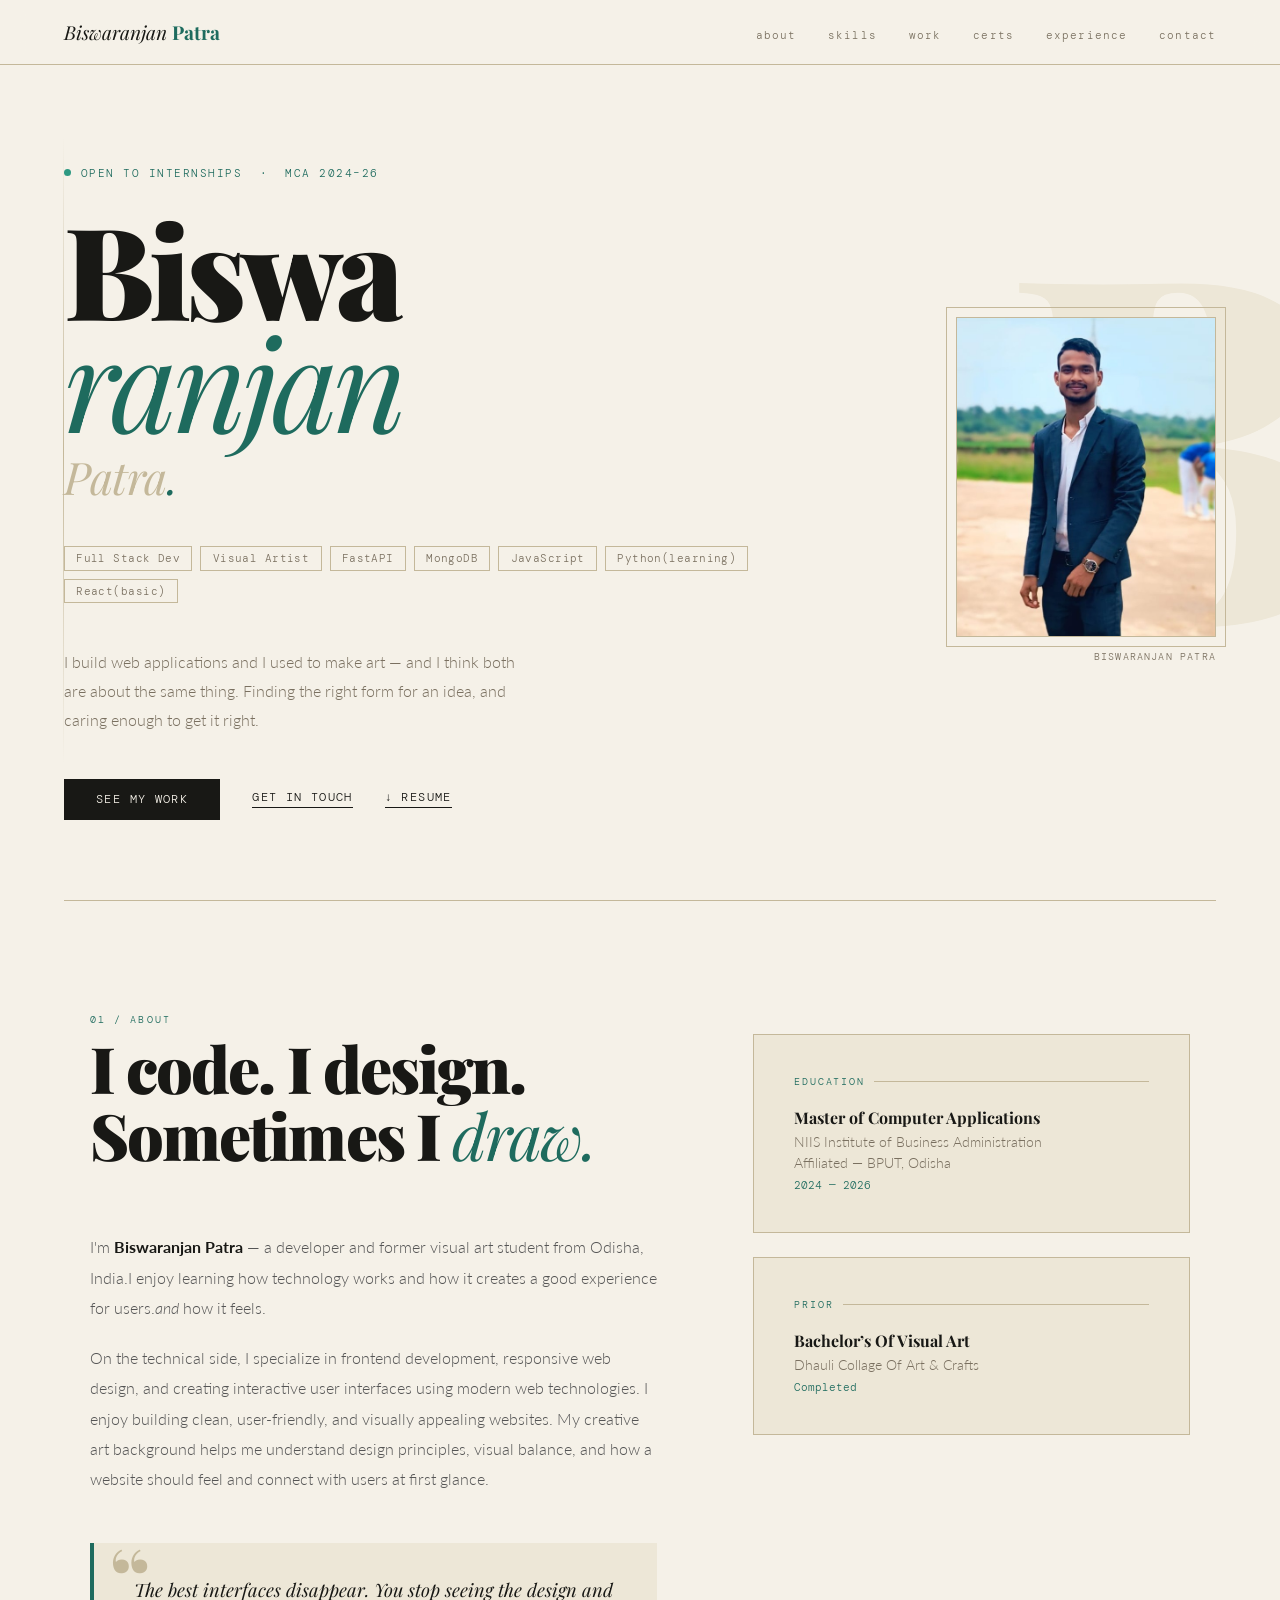
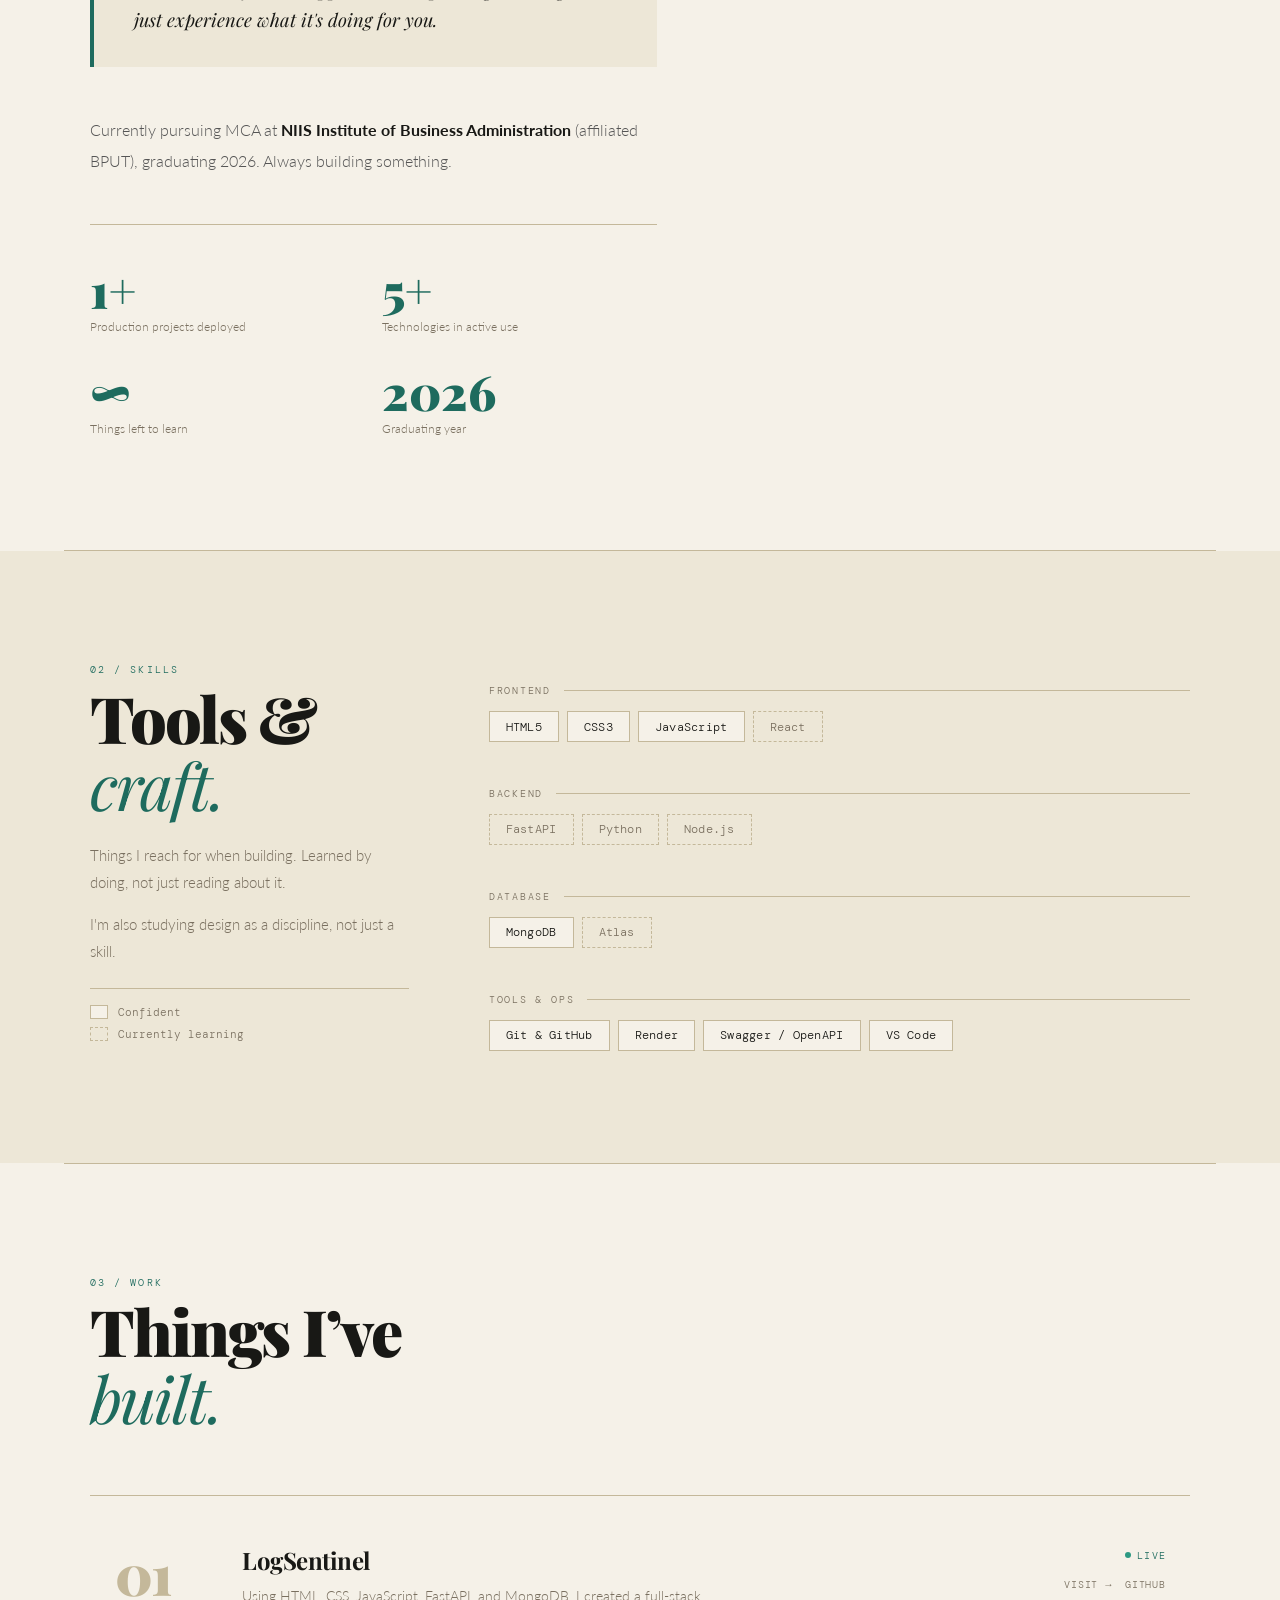
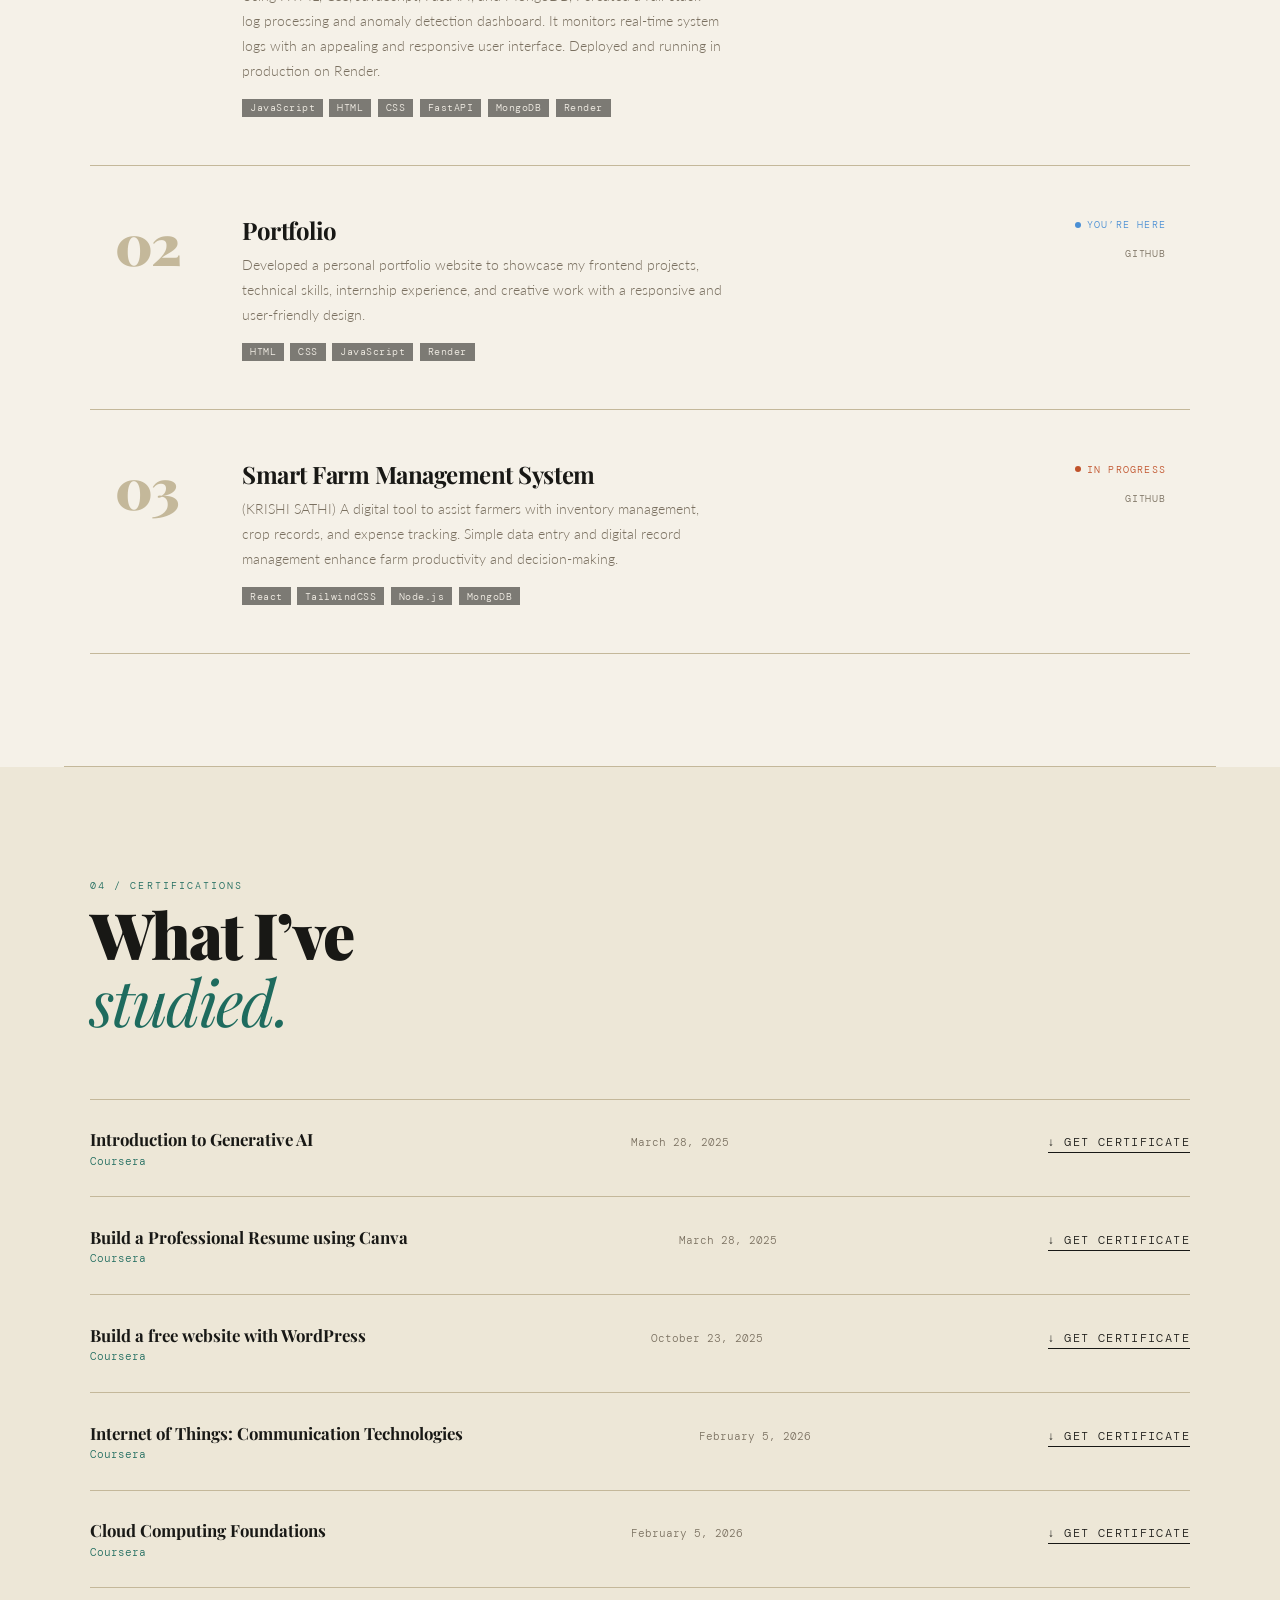
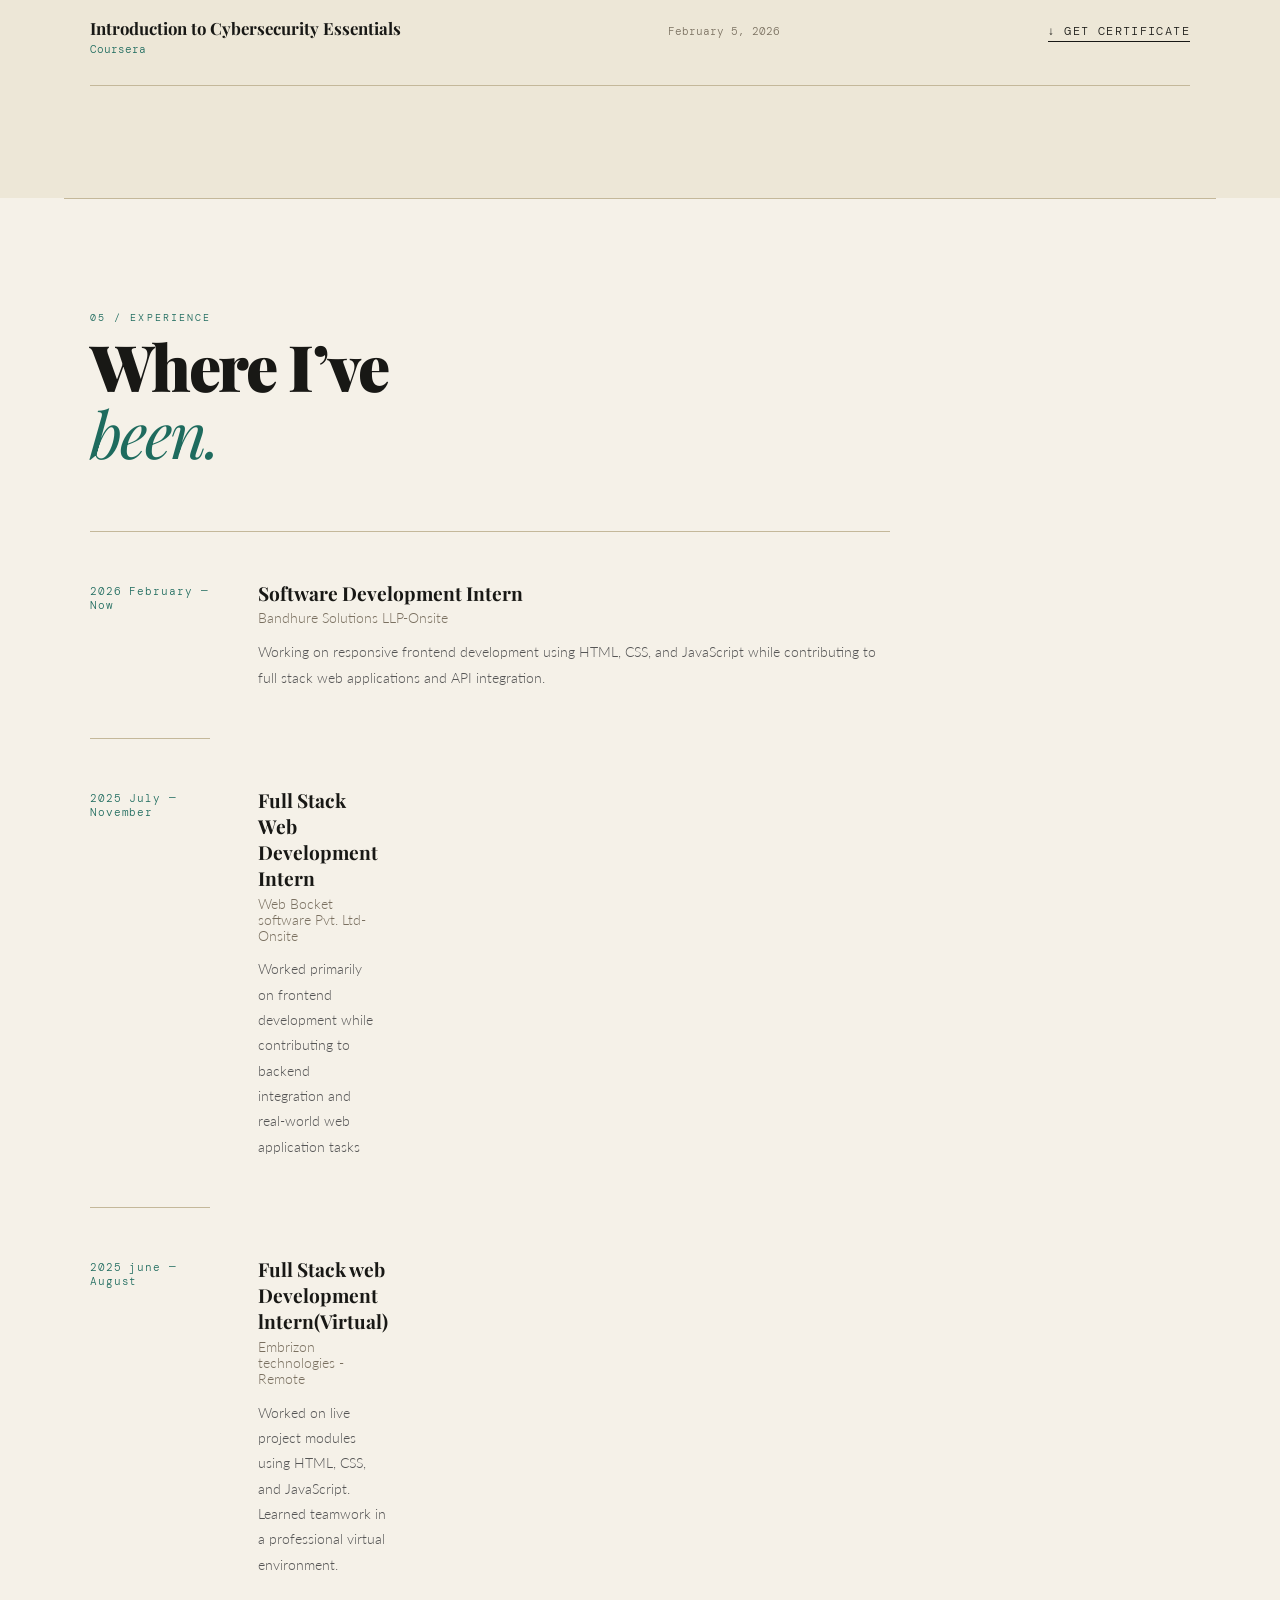
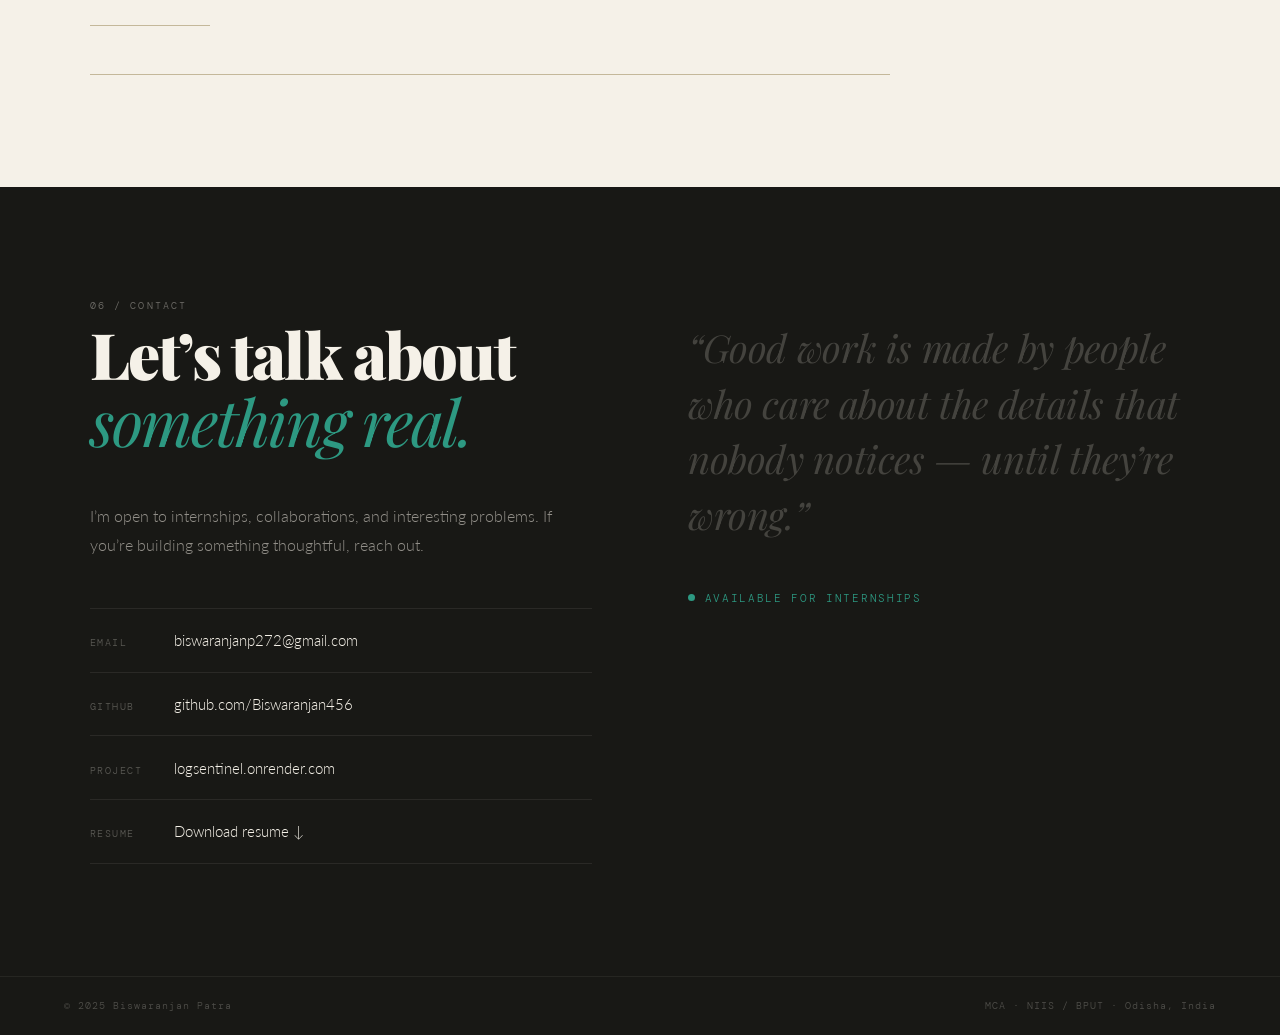
==== commit 19cc4316: "Updated portfolio website" ====
--- a/index.html
+++ b/index.html
@@ -170,8 +170,8 @@
           <div class="sk-group">
             <div class="sk-group-name">Backend</div>
             <div class="sk-pills">
-              <span class="sk-pill">FastAPI</span>
-              <span class="sk-pill">Python</span>
+              <span class="sk-pill learn">FastAPI</span>
+              <span class="sk-pill learn">Python</span>
               <span class="sk-pill learn">Node.js</span>
             </div>
           </div>
@@ -180,7 +180,7 @@
             <div class="sk-pills">
               <span class="sk-pill">MongoDB</span>
               <!-- <span class="sk-pill">Motor (async)</span> -->
-              <span class="sk-pill">Atlas</span>
+              <span class="sk-pill learn">Atlas</span>
             </div>
           </div>
           <!-- <div class="sk-group">
@@ -200,14 +200,7 @@
               <span class="sk-pill">VS Code</span>
             </div>
           </div>
-          <div class="sk-group">
-            <div class="sk-group-name">Design</div>
-            <div class="sk-pills">
-              <span class="sk-pill">Visual Art</span>
-              <span class="sk-pill">Composition</span>
-              <span class="sk-pill">Typography</span>
-              <span class="sk-pill learn">Figma</span>
-            </div>
+          
           </div>
         </div>
       </div>
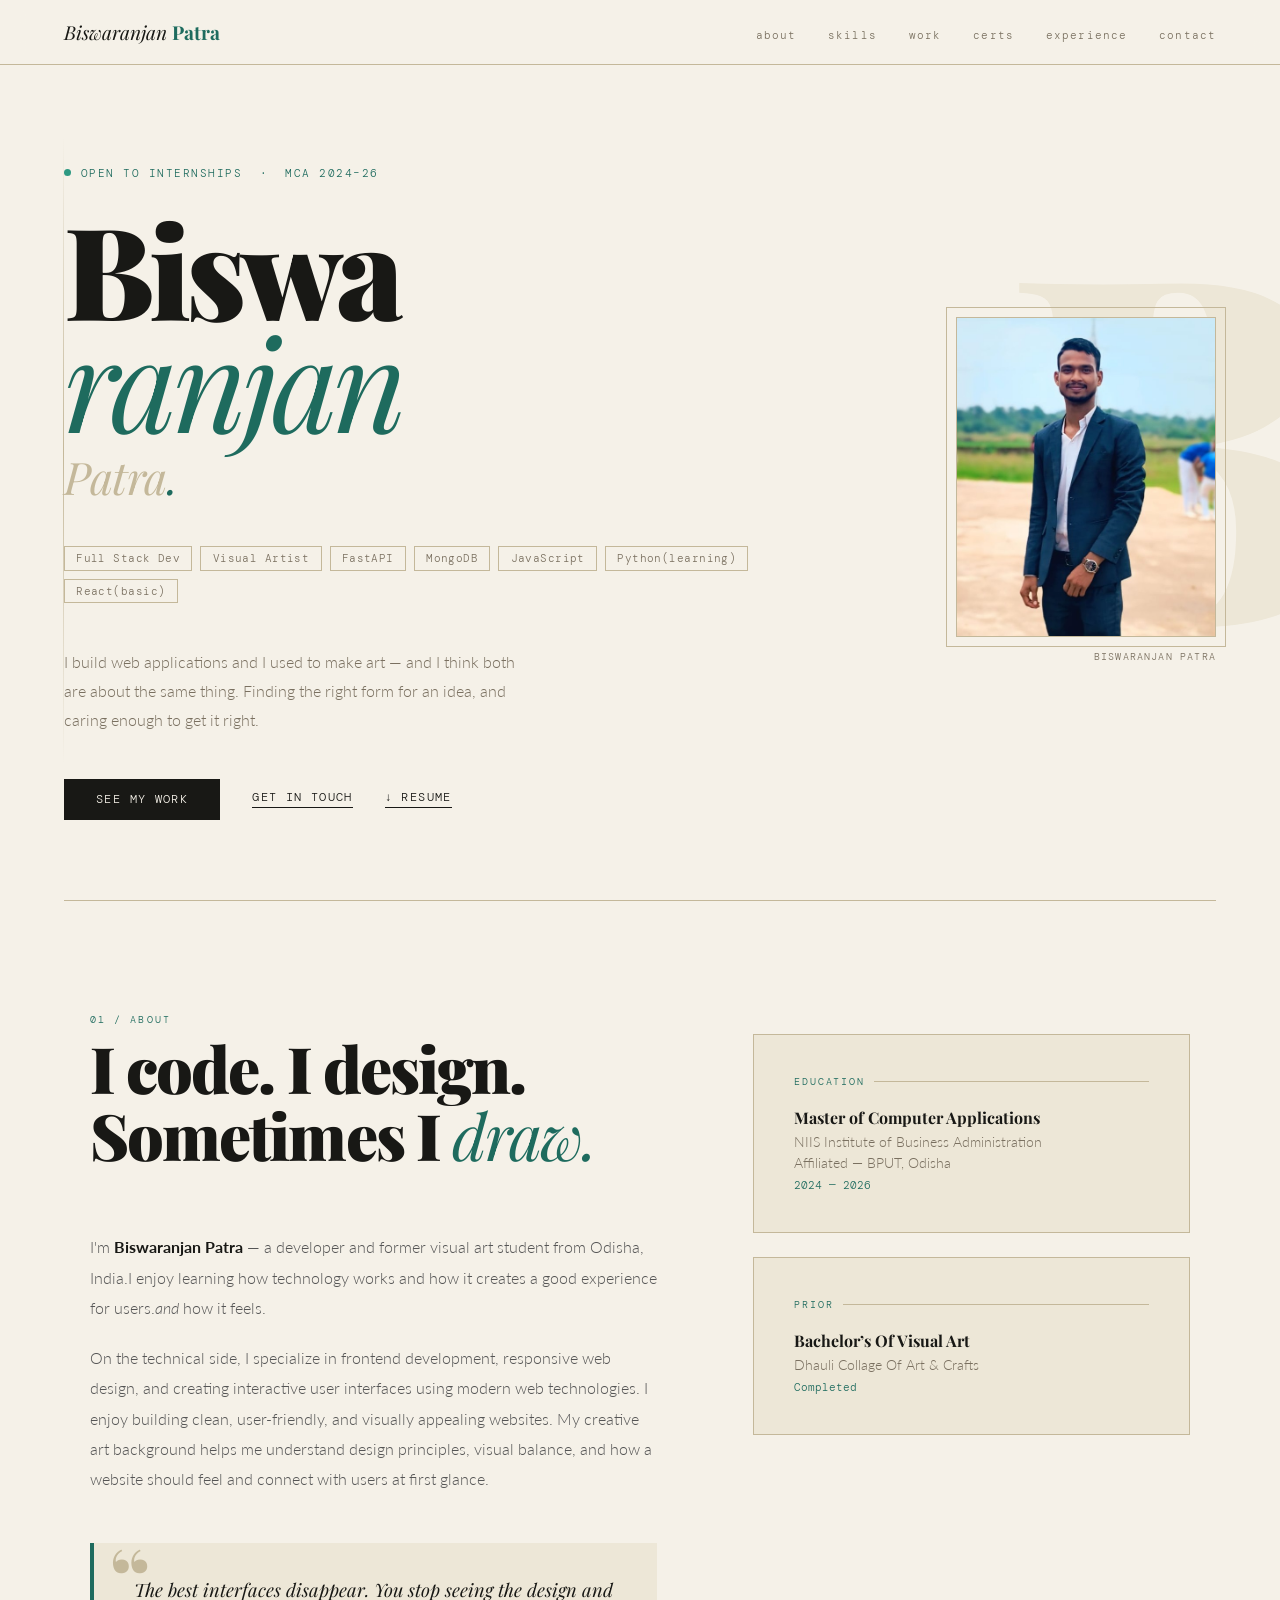
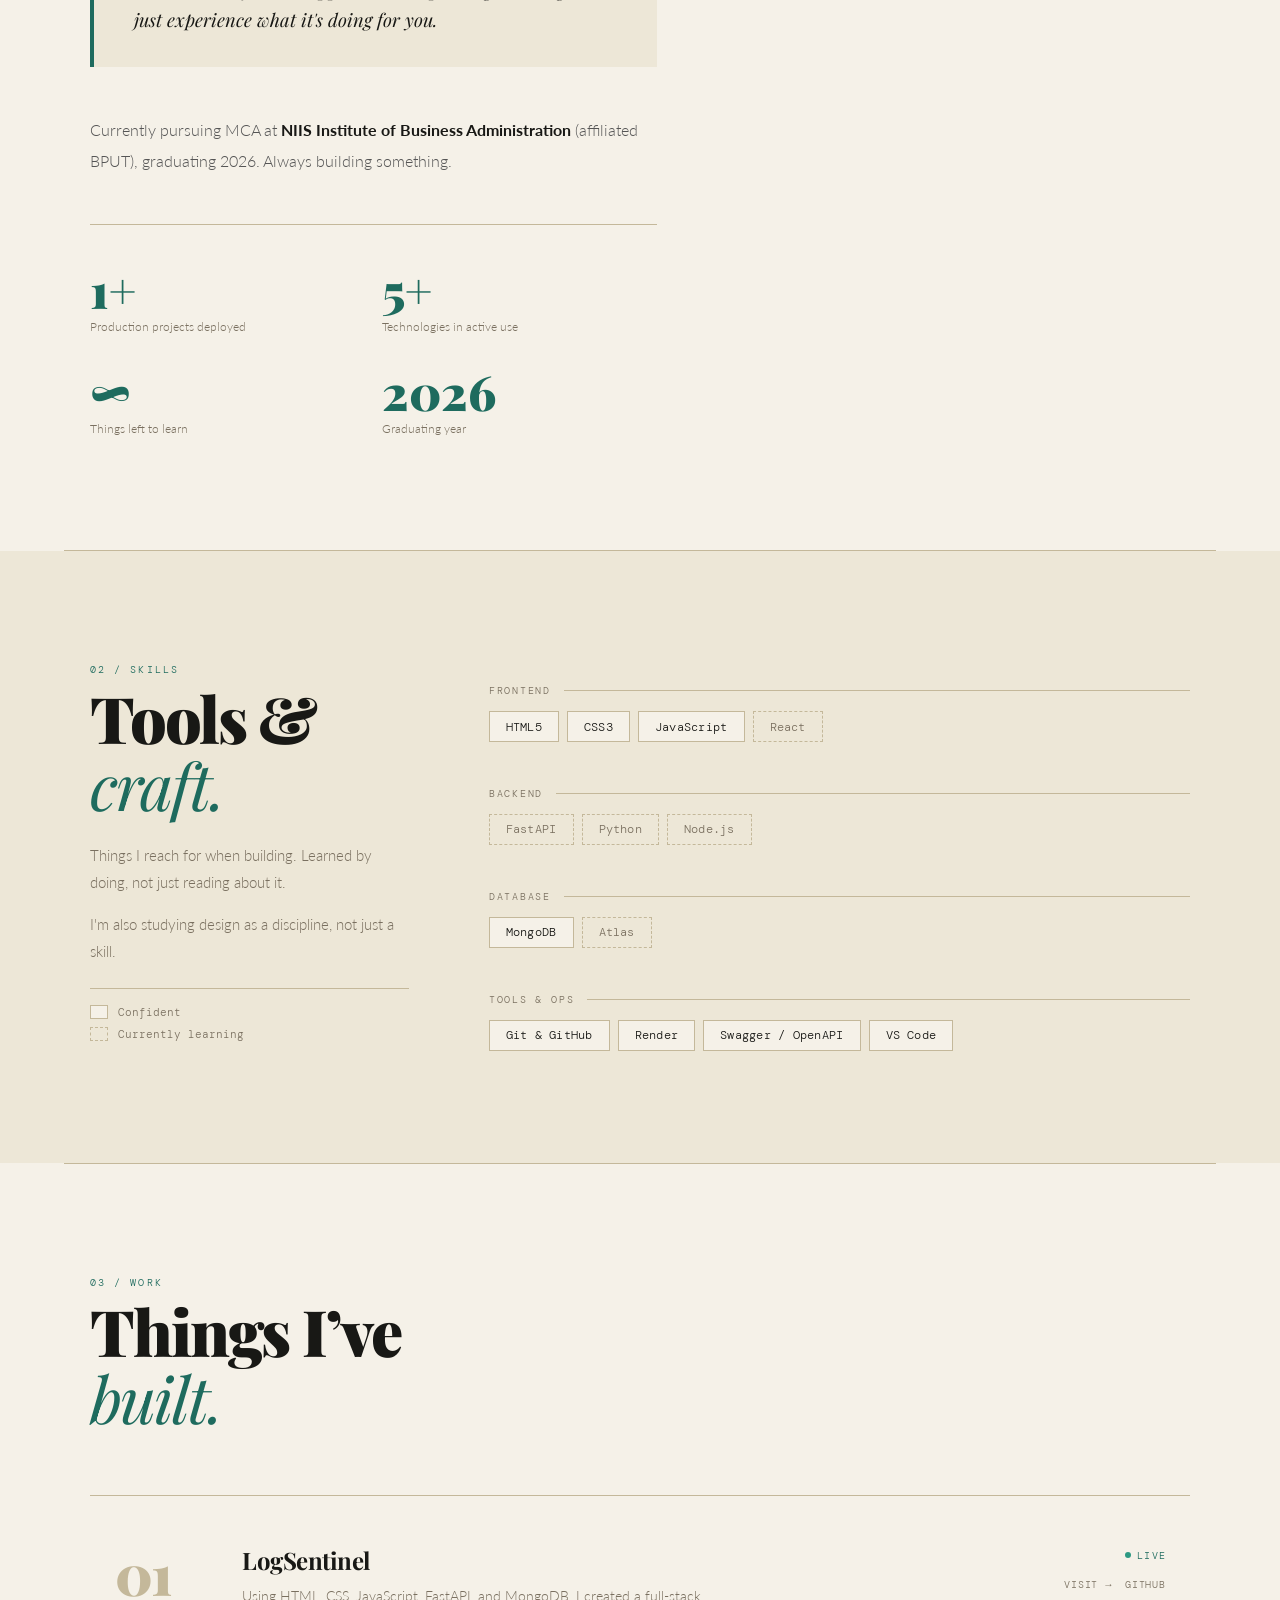
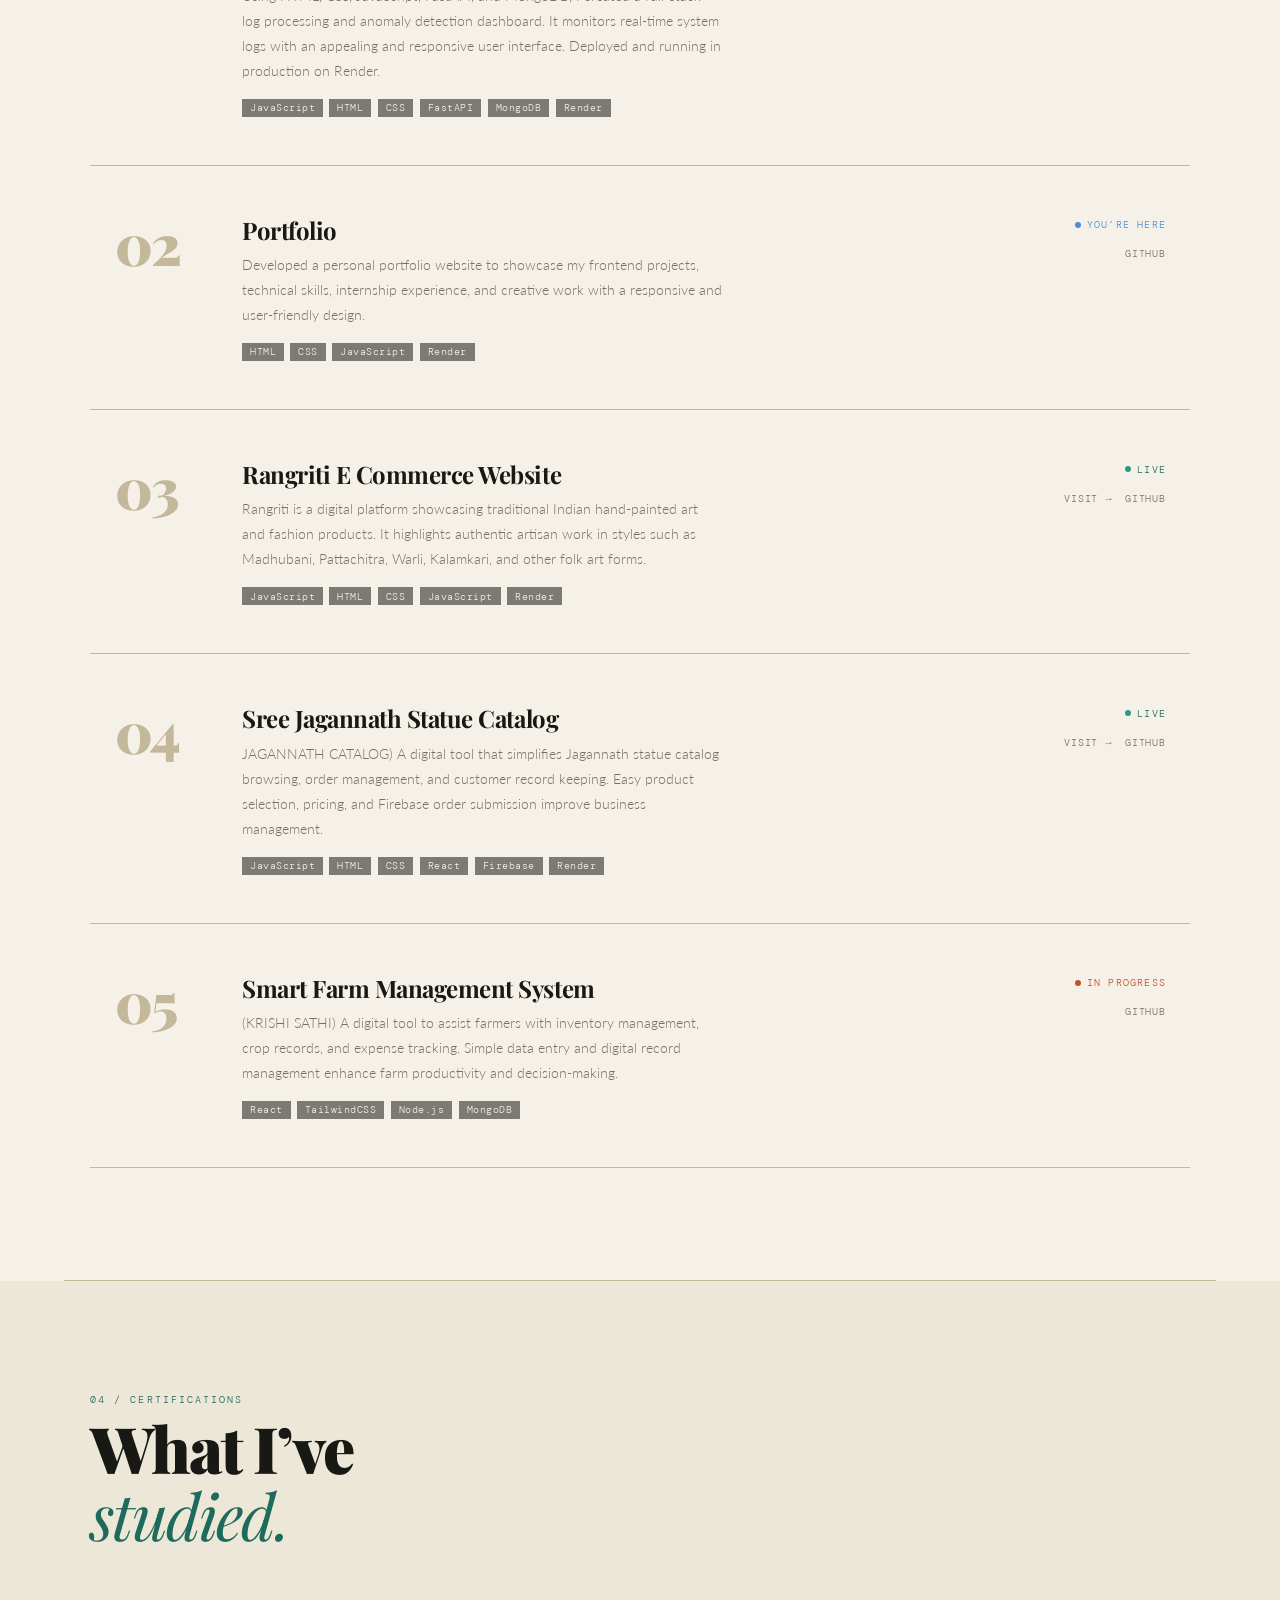
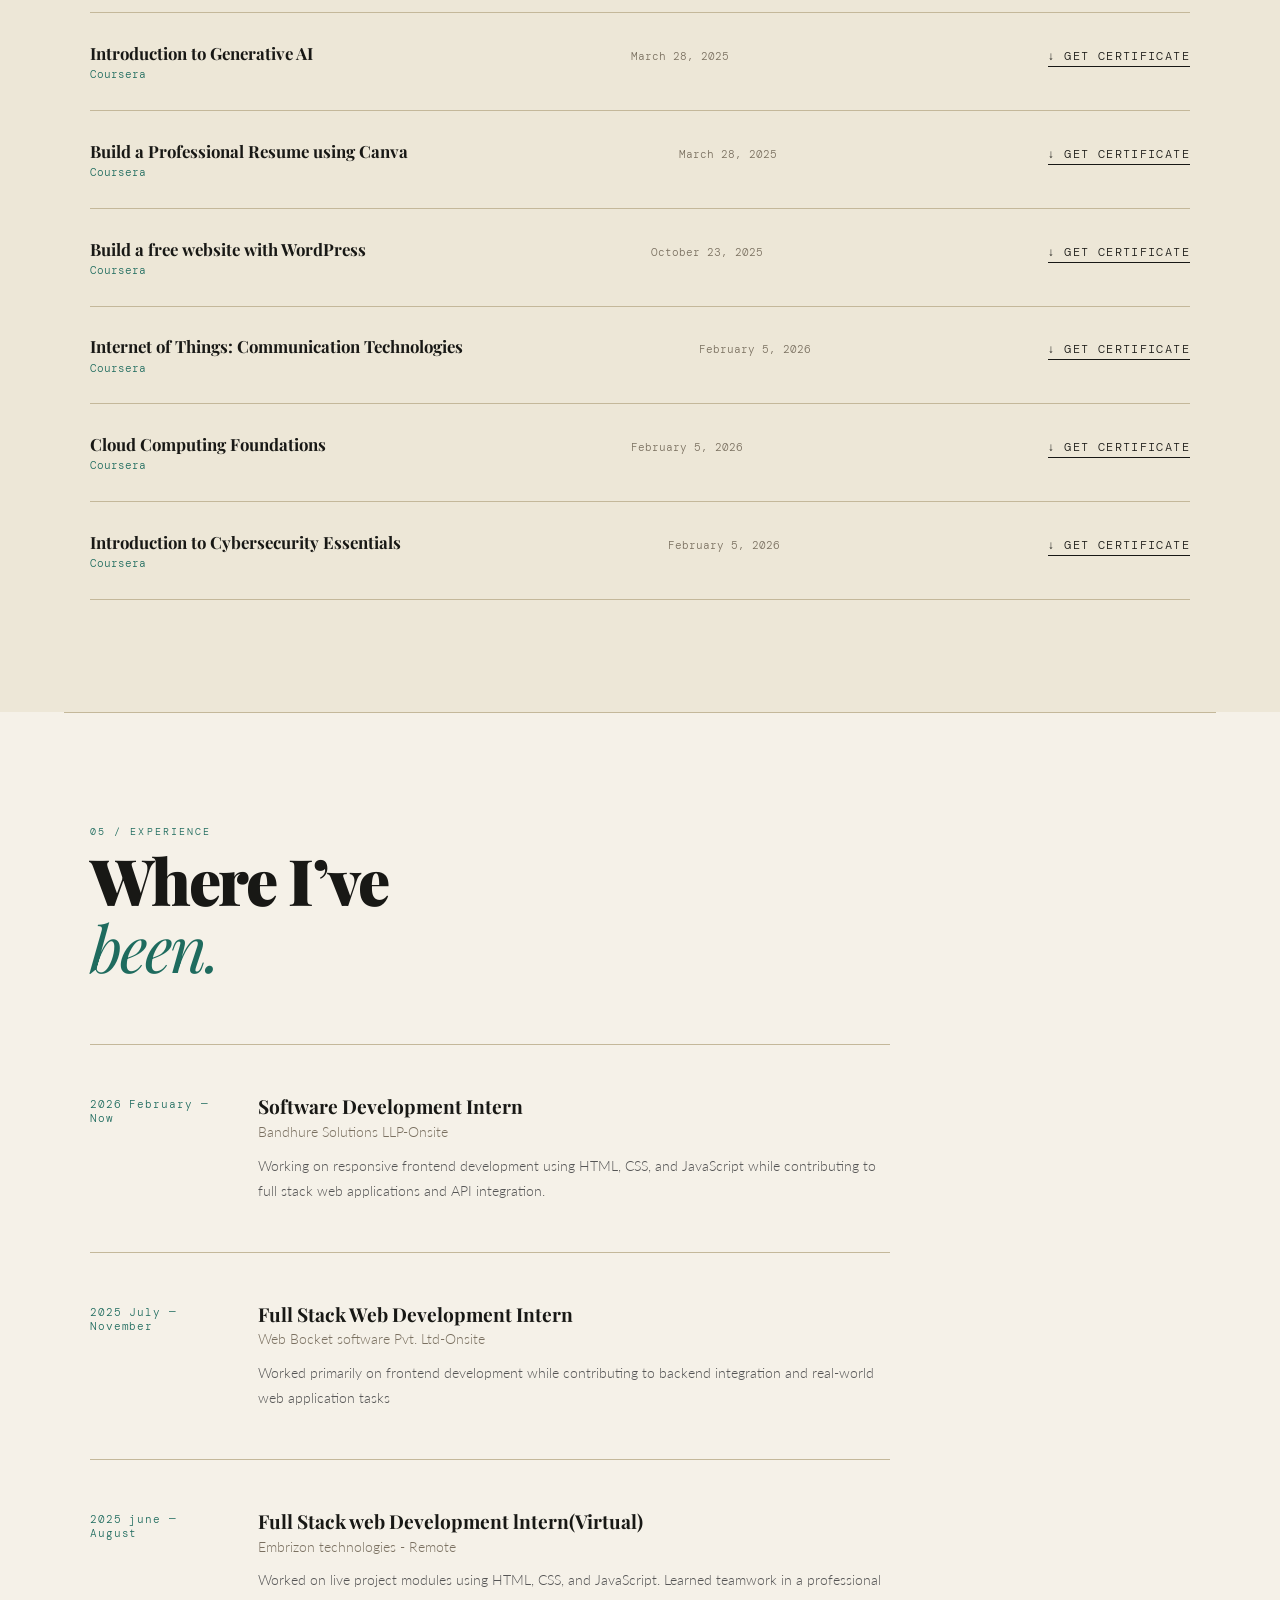
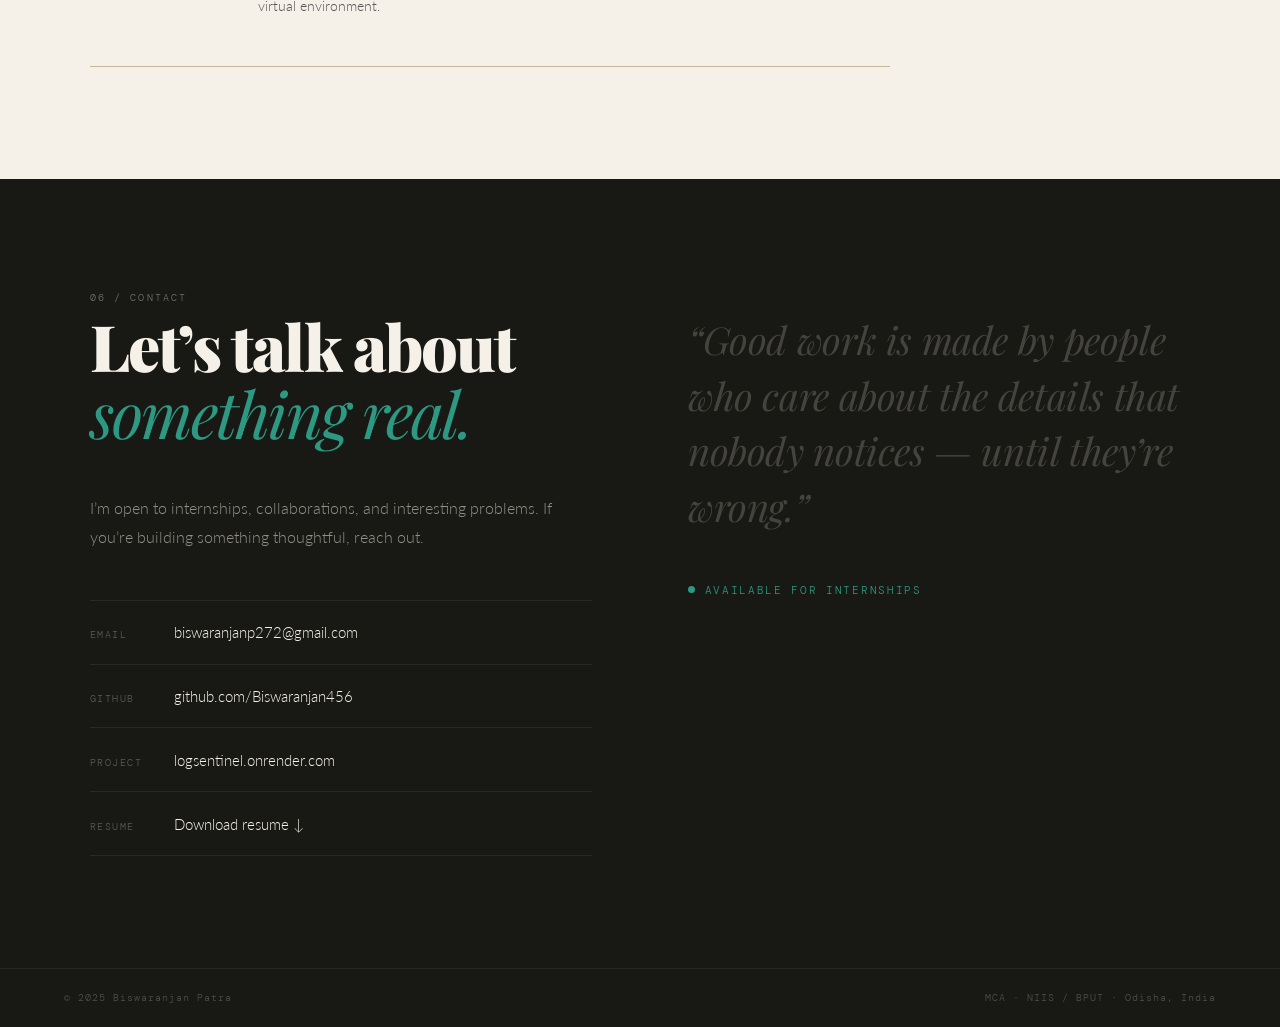
==== commit f412edb3: "Final commit" ====
--- a/index.html
+++ b/index.html
@@ -263,6 +263,56 @@
         <div class="proj-item reveal">
           <div class="proj-n">03</div>
           <div class="proj-body">
+            <div class="proj-name">Rangriti E Commerce Website</div>
+            <div class="proj-desc">Rangriti is a digital platform showcasing traditional Indian hand-painted art and fashion products.
+                 It highlights authentic artisan work in styles such as Madhubani, Pattachitra, Warli, Kalamkari, and other folk art forms.
+</div>
+            <div class="proj-stack">
+                            <span class="proj-tag">JavaScript</span>
+              <span class="proj-tag">HTML</span>
+              <span class="proj-tag">CSS</span>
+              <span class="proj-tag">JavaScript</span>
+              <!-- <span class="proj-tag">MongoDB</span> -->
+              <!-- <span class="proj-tag">Scikit-learn</span> -->
+              <span class="proj-tag">Render</span>
+            </div>
+          </div>
+          <div class="proj-aside">
+            <div class="proj-status"><span class="dot-live"></span><span class="live-c">Live</span></div>
+            <div class="proj-links">
+              <a href="https://rangriti-ecommerce.onrender.com/Rangriti.html" target="_blank" class="plink">Visit &rarr;</a>
+              <a href="https://github.com/Biswaranjan456/Biswa.java" target="_blank" class="plink">GitHub</a>
+            </div>
+          </div>
+        </div>
+
+        <div class="proj-item reveal">
+          <div class="proj-n">04</div>
+          <div class="proj-body">
+            <div class="proj-name">Sree Jagannath Statue Catalog</div>
+            <div class="proj-desc">JAGANNATH CATALOG) A digital tool that simplifies Jagannath statue catalog browsing, order management, and customer record keeping. Easy product selection, pricing, and Firebase order submission improve business management.</div>
+            <div class="proj-stack">
+                            <span class="proj-tag">JavaScript</span>
+              <span class="proj-tag">HTML</span>
+              <span class="proj-tag">CSS</span>
+              <span class="proj-tag">React</span>
+              <span class="proj-tag">Firebase</span>
+              <!-- <span class="proj-tag">Scikit-learn</span> -->
+              <span class="proj-tag">Render</span>
+            </div>
+          </div>
+          <div class="proj-aside">
+            <div class="proj-status"><span class="dot-live"></span><span class="live-c">Live</span></div>
+            <div class="proj-links">
+              <a href="https://jagannath-catalogue.onrender.com" target="_blank" class="plink">Visit &rarr;</a>
+              <a href="https://github.com/Biswaranjan456/catalogue" target="_blank" class="plink">GitHub</a>
+            </div>
+          </div>
+        </div>
+
+        <div class="proj-item reveal">
+          <div class="proj-n">05</div>
+          <div class="proj-body">
             <div class="proj-name">Smart Farm Management System</div>
             <div class="proj-desc">(KRISHI SATHI) A digital tool to assist farmers with inventory
 management, crop records, and expense tracking. Simple data entry and digital record management
@@ -366,13 +416,13 @@
           <div class="exp-year">2026 February &mdash; Now </div>
           <div class="exp-body">
             <div class="exp-role">Software Development Intern</div>
-            <div class="exp-co">Bandhure Solutions
-LLP-Onsite</div>
+            <div class="exp-co">Bandhure Solutions LLP-Onsite</div>
             <div class="exp-desc">Working on responsive frontend development using HTML, CSS, and
 JavaScript while contributing to full stack web applications and API
 integration.</div>
           </div>
-      <div class="exp-list">
+                </div>
+
         <div class="exp-row reveal">
           <div class="exp-year">2025 July &mdash; November </div>
           <div class="exp-body">
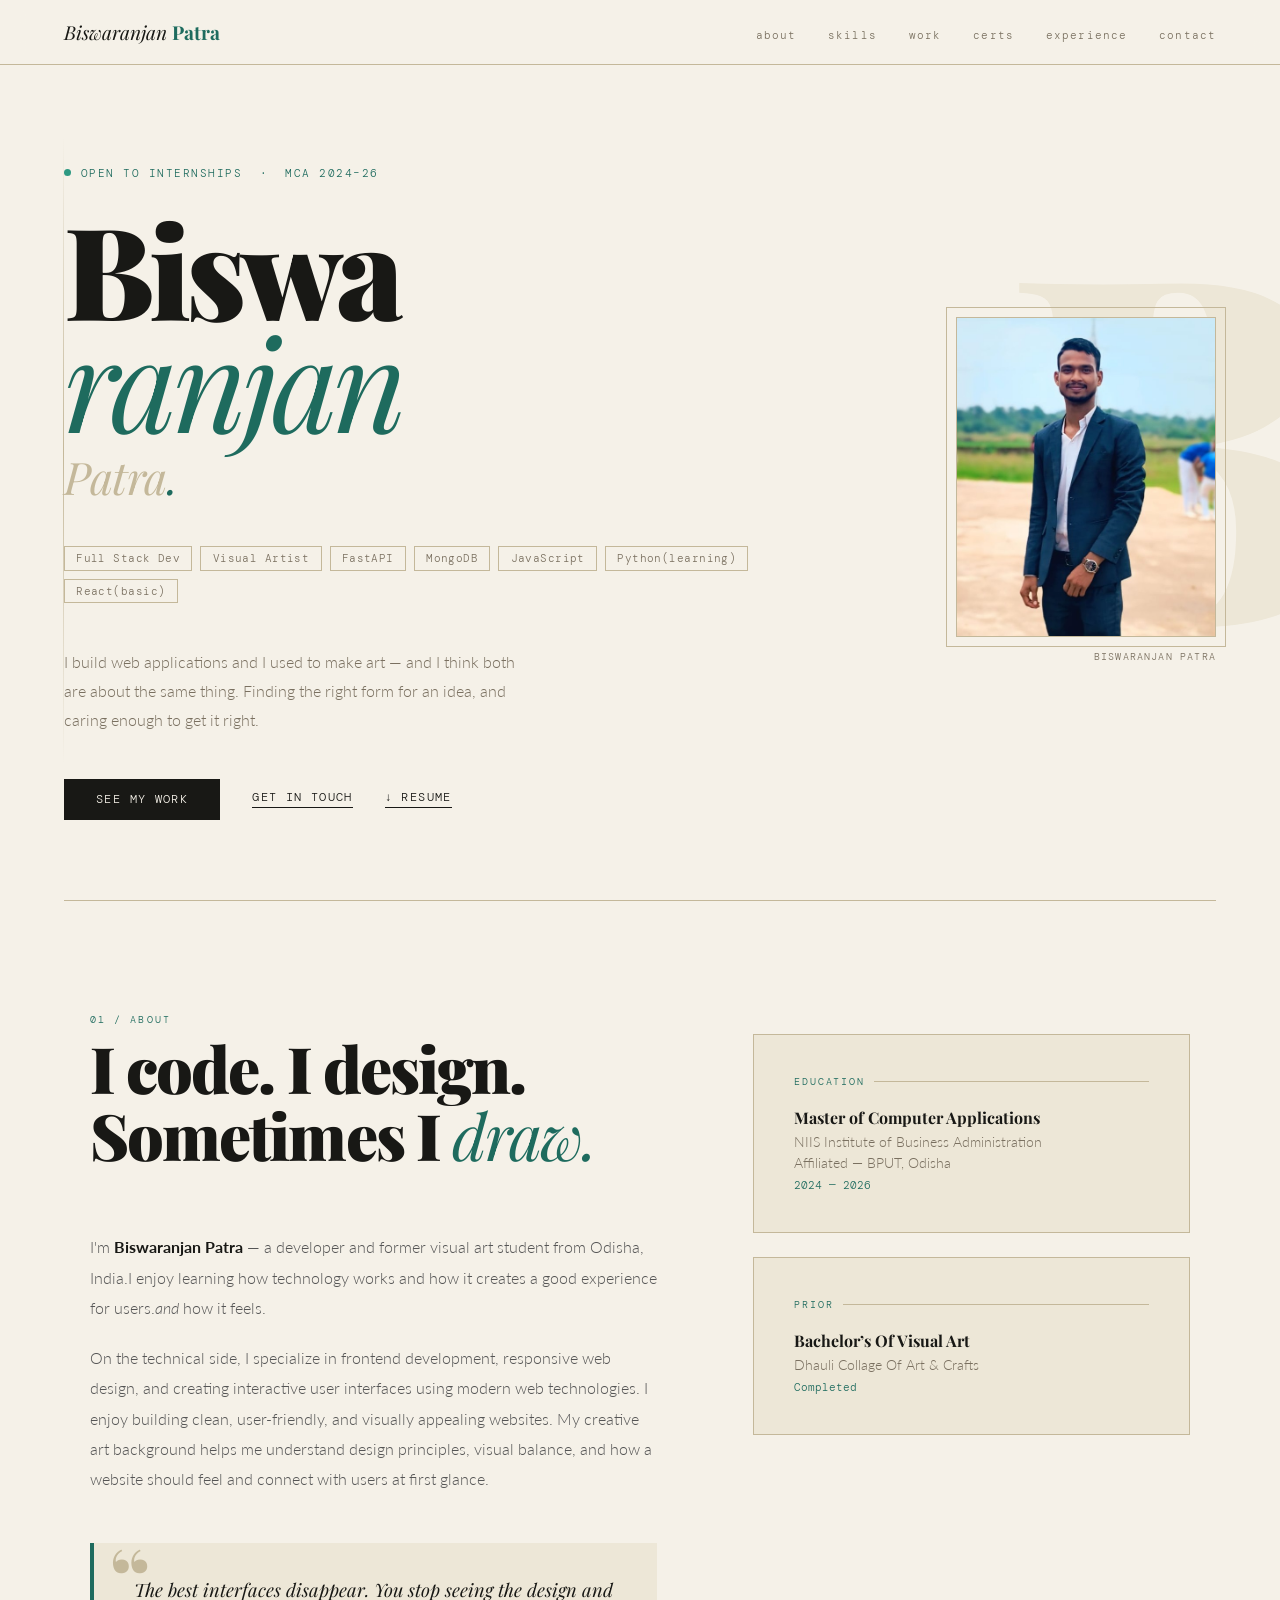
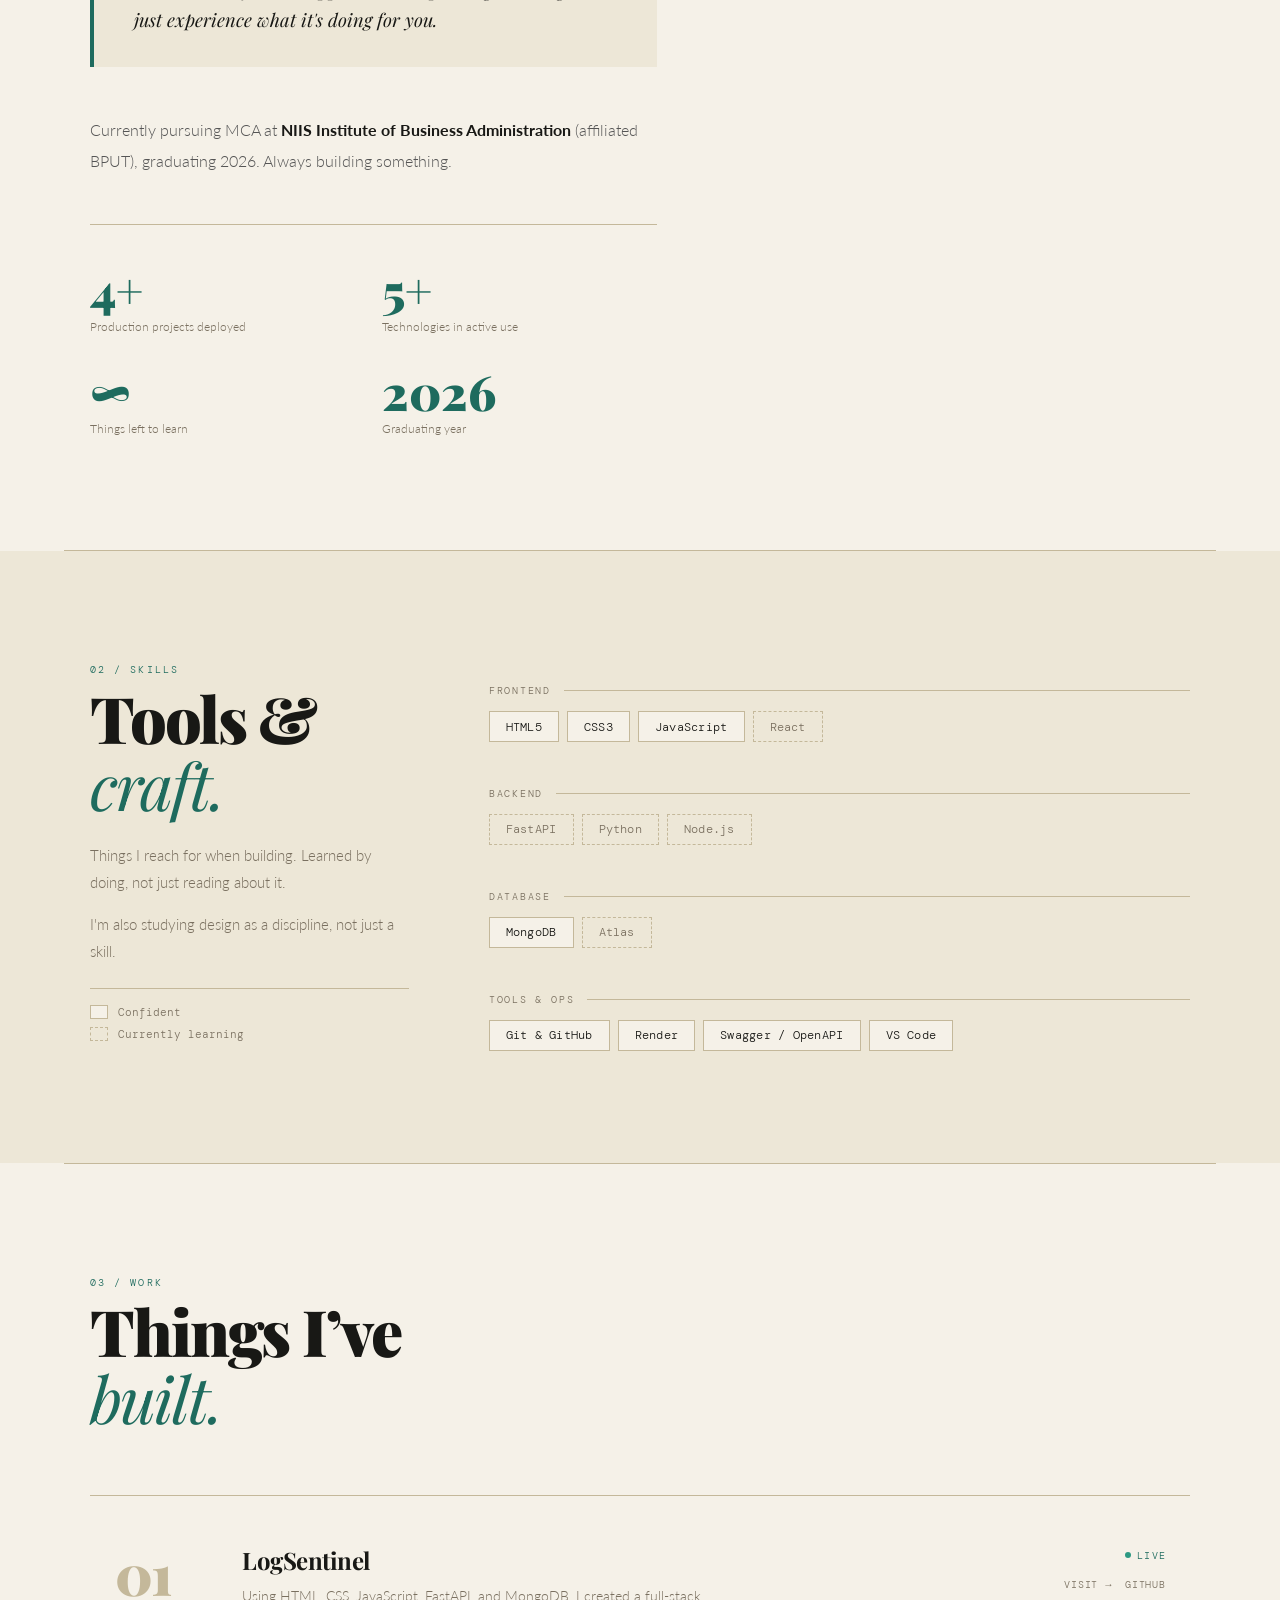
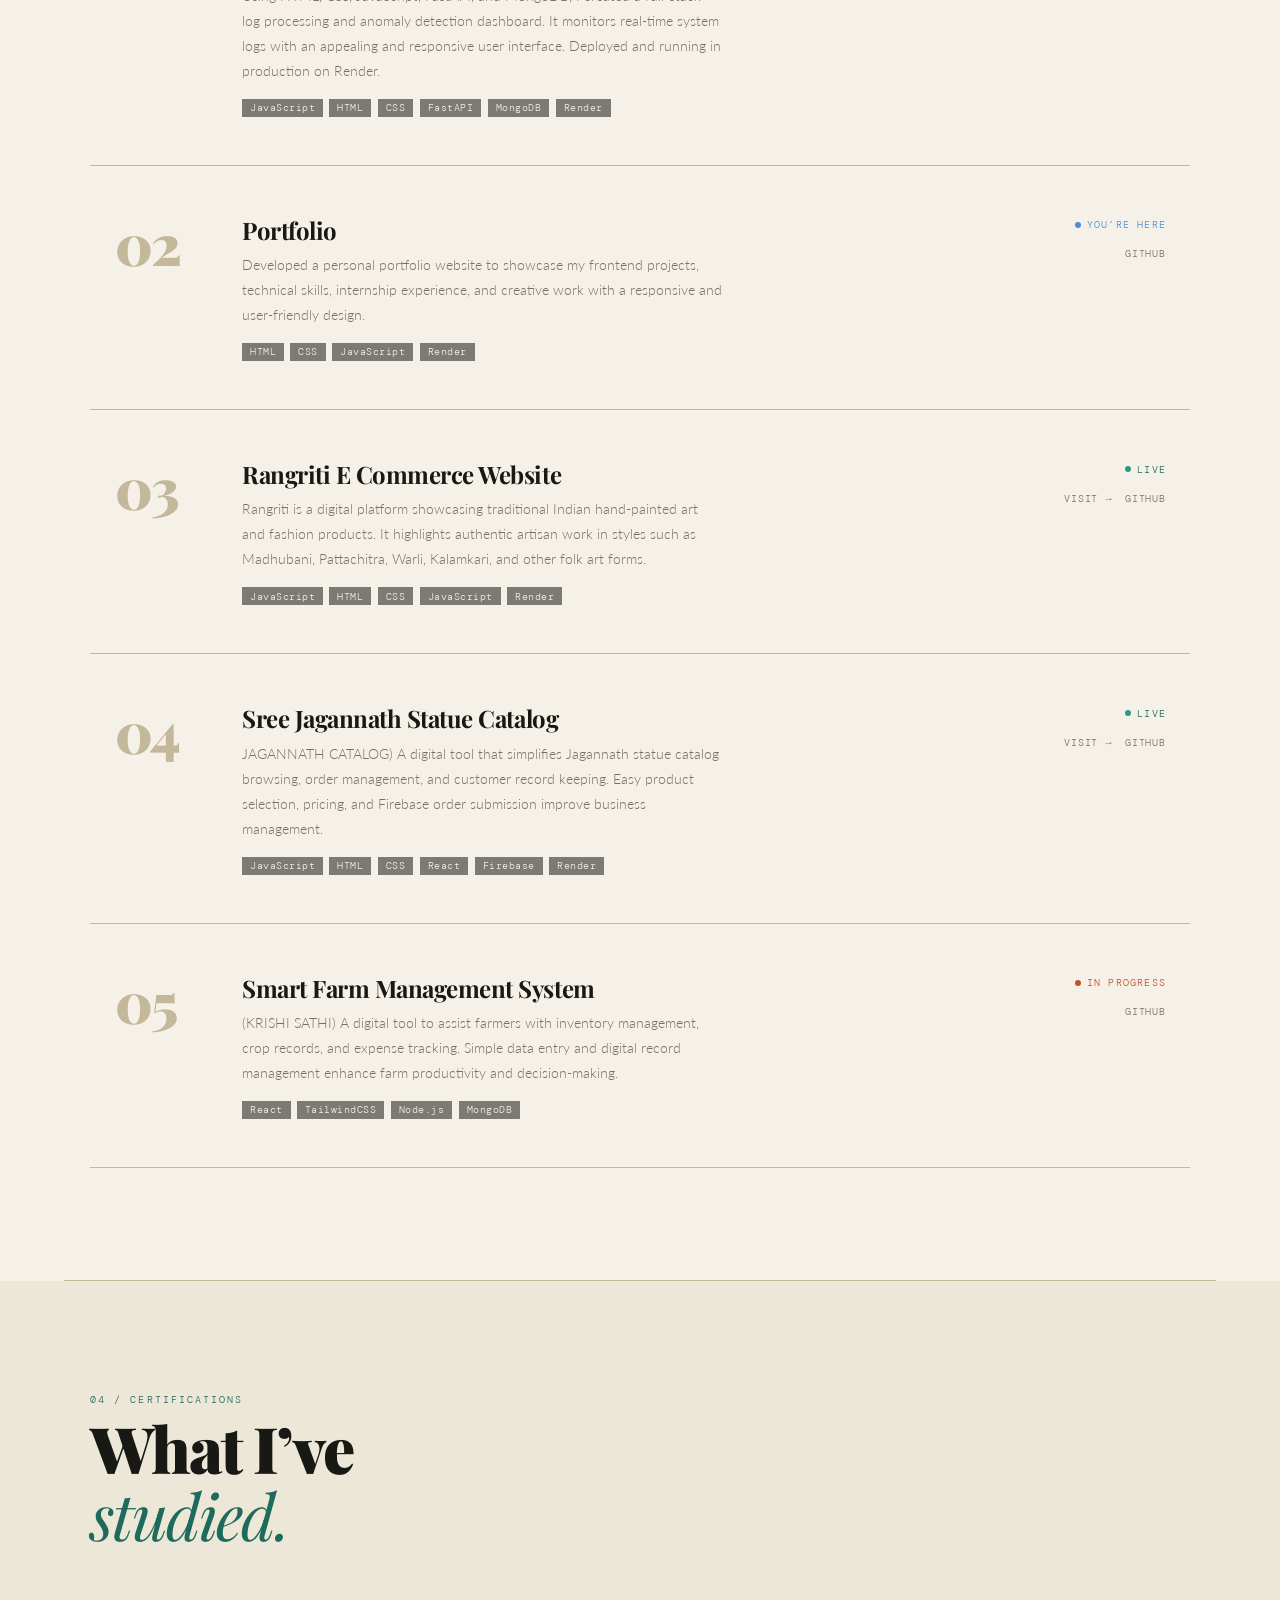
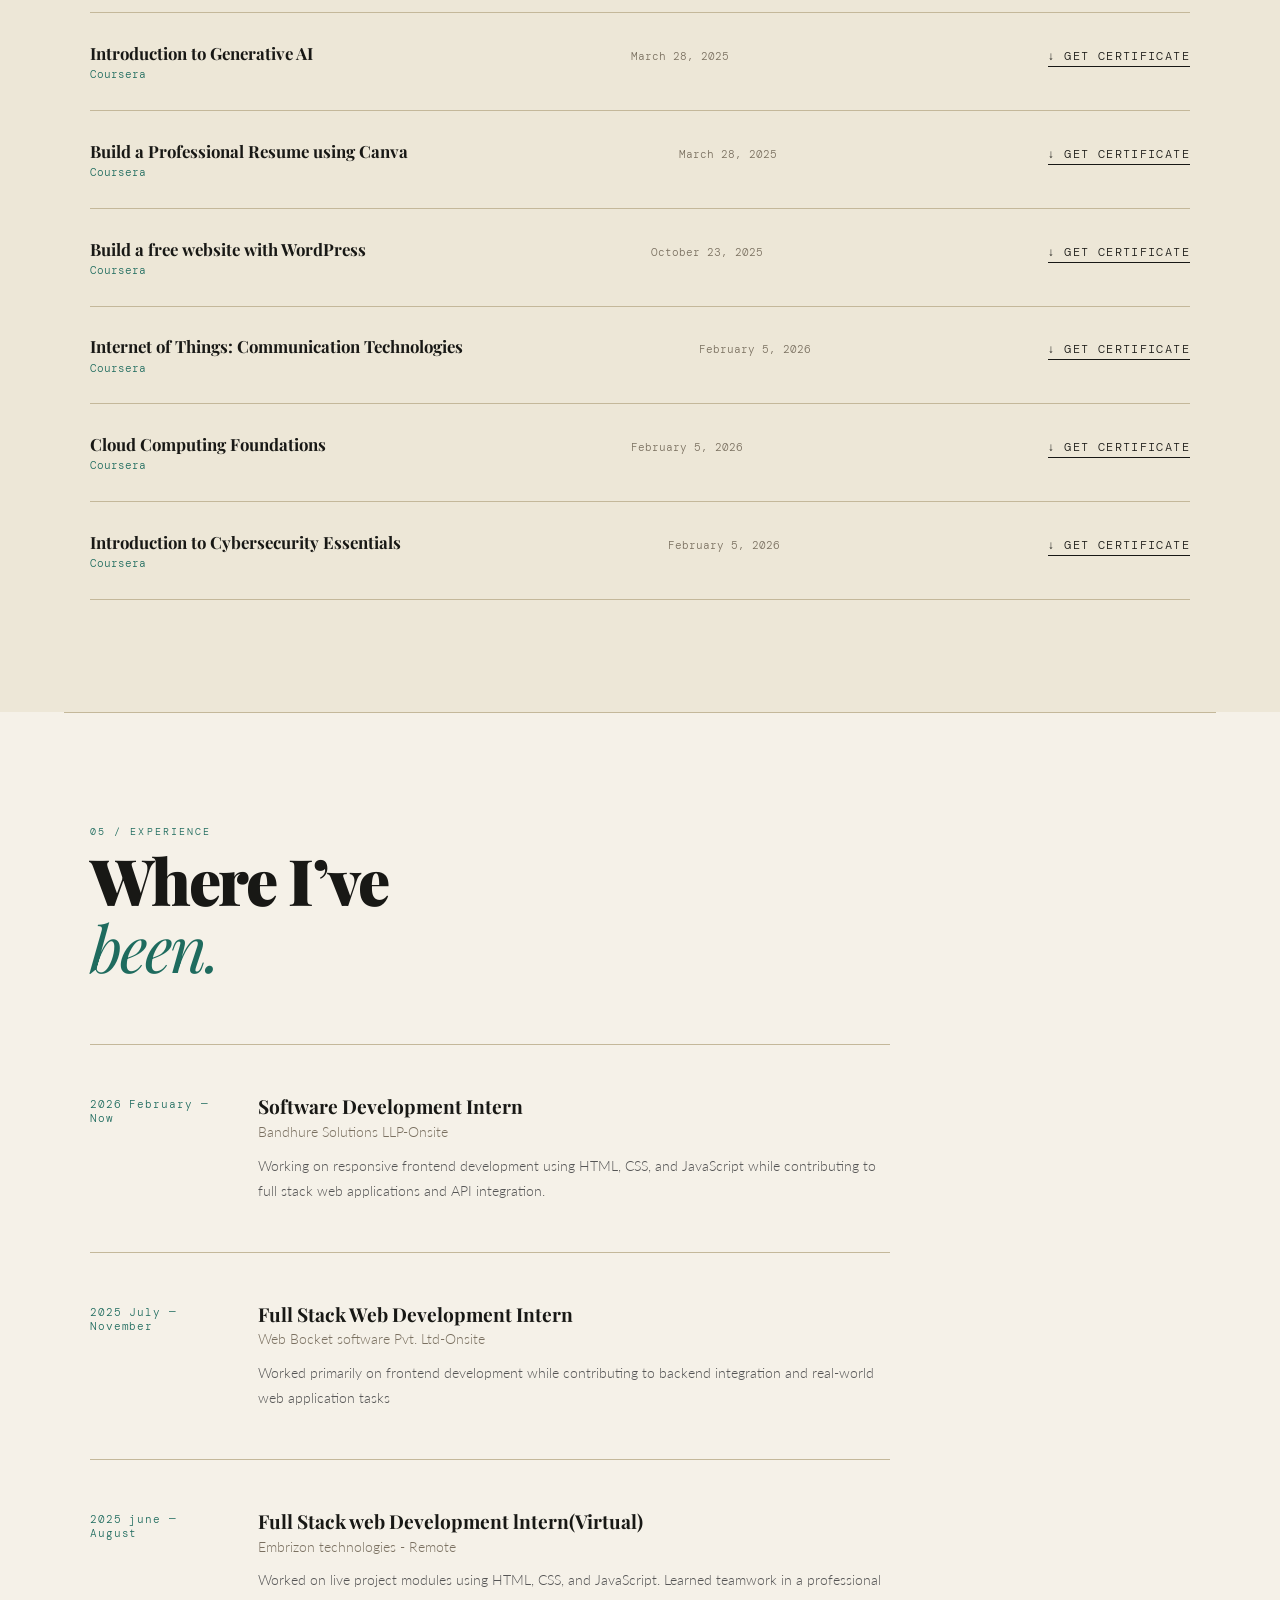
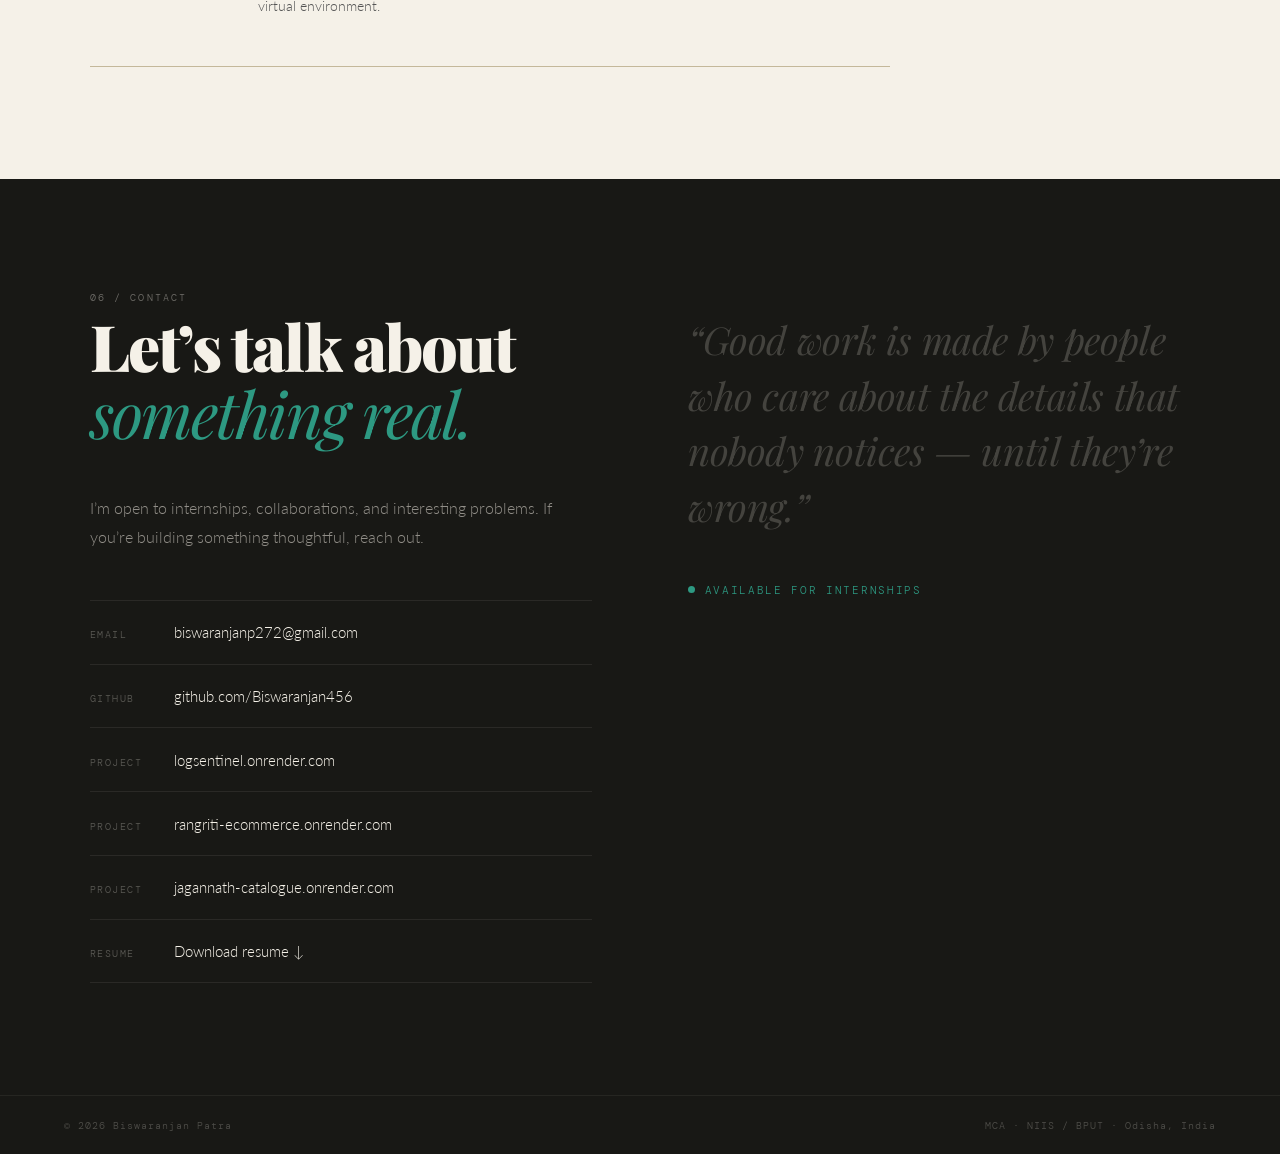
==== commit 464ca09b: "Final commit" ====
--- a/index.html
+++ b/index.html
@@ -101,7 +101,7 @@
             graduating 2026. Always building something.</p>
           <div class="about-facts">
             <div class="fact">
-              <div class="fact-n">1+</div>
+              <div class="fact-n">4+</div>
               <div class="fact-l">Production projects deployed</div>
             </div>
             <div class="fact">
@@ -468,7 +468,15 @@
               <span class="cl-type">project</span>
               <span class="cl-text">logsentinel.onrender.com</span>
             </a>
-            <a href="BiswaranjanPatra_Resume.pdf" download class="clink">
+            <a href="https://rangriti-ecommerce.onrender.com/Rangriti.html" target="_blank" class="clink">
+              <span class="cl-type">project</span>
+              <span class="cl-text">rangriti-ecommerce.onrender.com</span>
+            </a>
+            <a href="https://jagannath-catalogue.onrender.com" target="_blank" class="clink">
+              <span class="cl-type">project</span>
+              <span class="cl-text">jagannath-catalogue.onrender.com</span>
+            </a>
+            <a href="My_Resume_Biswaranjan.pdf" download class="clink">
               <span class="cl-type">resume</span>
               <span class="cl-text">Download resume &darr;</span>
             </a>
@@ -484,7 +492,7 @@
   </section>
 
   <footer>
-    <span>&copy; 2025 Biswaranjan Patra</span>
+    <span>&copy; 2026 Biswaranjan Patra</span>
     <span>MCA &middot; NIIS / BPUT &middot; Odisha, India</span>
   </footer>
 
